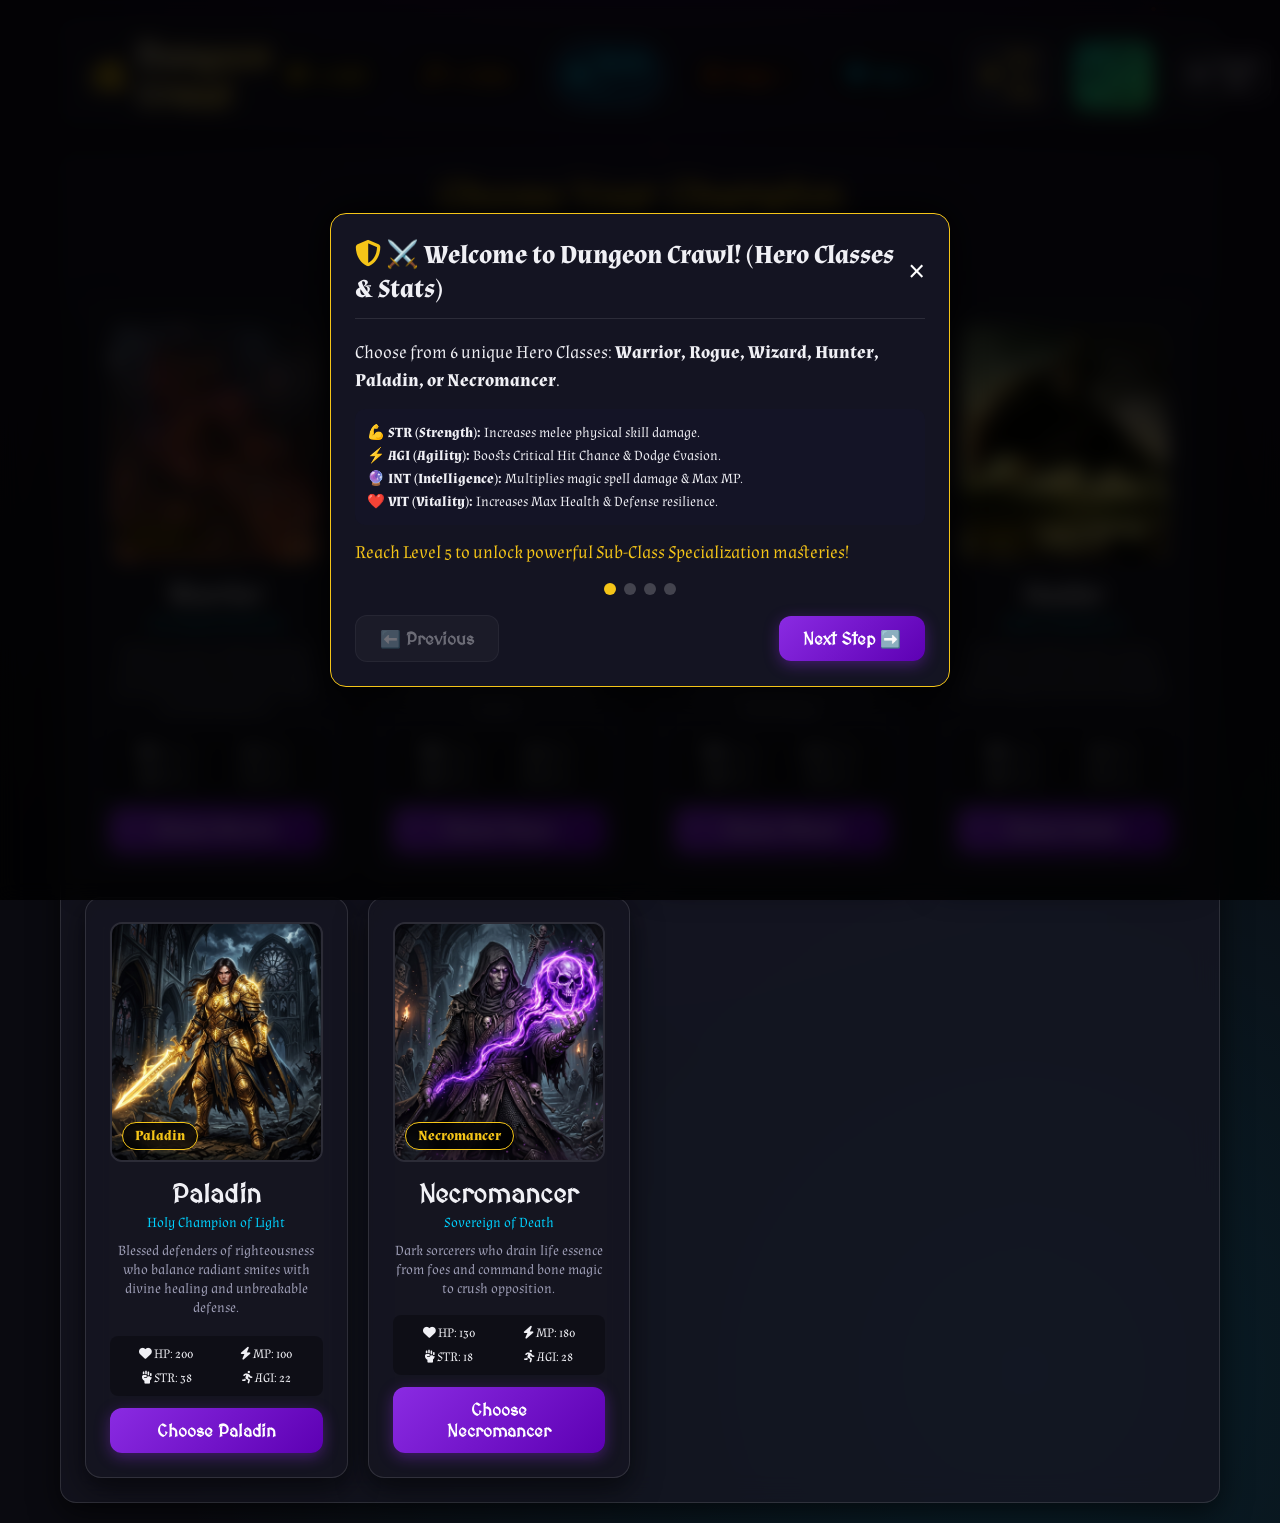
==== Game.html @ 6e48505a "Implement Dual World Save Slots (World 1 & World 2) with independent hero progression, cookies, and " ====
<!DOCTYPE html>
<html lang="en" dir="ltr">

<head>
  <meta charset="utf-8">
  <meta name="viewport" content="width=device-width, initial-scale=1.0">
  <title>Dungeon Crawl - Dark Fantasy RPG</title>
  
  <!-- FontAwesome Icons & Google Fonts -->
  <link rel="stylesheet" href="https://cdnjs.cloudflare.com/ajax/libs/font-awesome/6.4.0/css/all.min.css">
  <link rel="stylesheet" href="Game design.css">
</head>

<body>
  <!-- Ambient Particle Canvas Overlay -->
  <canvas id="fx-canvas"></canvas>

  <div class="game-container">
    <!-- Top Navigation Header -->
    <header class="game-header glass-panel">
      <div class="brand">
        <i class="fas fa-dragon" style="font-size: 1.8rem; color: var(--gold);"></i>
        <h1>Dungeon Crawl</h1>
      </div>

      <div class="header-stats">
        <div class="stat-chip gold-badge">
          <i class="fas fa-coins"></i> <span id="hdr-gold">0</span> Gold
        </div>
        <div class="stat-chip coin-badge" onclick="GameManager.openUpgradeModal()" style="cursor:pointer;">
          <i class="fas fa-hammer"></i> <span id="hdr-coins">0</span> Coins
        </div>
        <div class="stat-chip world-badge" onclick="GameManager.openSaveLoadModal()" style="cursor:pointer; background:rgba(0,180,255,0.2); border:1px solid #00b4ff; color:#00e5ff; font-weight:700;">
          <i class="fas fa-globe"></i> <span id="hdr-world">World 1</span>
        </div>
        <div class="stat-chip stage-badge">
          <i class="fas fa-dungeon"></i> Stage <span id="hdr-stage">1</span>
        </div>
        <div class="stat-chip high-badge">
          <i class="fas fa-trophy"></i> Best: <span id="hdr-high">1</span>
        </div>
        <button class="btn btn-secondary" onclick="TutorialEngine.openTutorial(0)" style="padding: 6px 14px; font-size: 0.85rem; color:var(--gold);">
          <i class="fas fa-question-circle"></i> How to Play
        </button>
        <button class="btn btn-potion" onclick="GameManager.openSaveLoadModal()" style="padding: 6px 14px; font-size: 0.85rem;">
          <i class="fas fa-save"></i> Save / Load
        </button>
        <button class="btn btn-secondary" id="audio-btn" onclick="GameManager.toggleMuteAudio()" style="padding: 6px 14px; font-size: 0.85rem;">
          <i class="fas fa-volume-up"></i> Sound ON
        </button>
      </div>
    </header>

    <!-- Dynamic Main View (Character Selection / Battle Arena) -->
    <main id="main-view" class="glass-panel" style="min-height: 580px;">
      <div class="hero-select-header">
        <h2>Choose Your Champion</h2>
        <p>Embark on an epic fantasy dungeon crawl. Defeat deadly beasts, harvest legendary loot, and ascend to immortality!</p>
      </div>
      <div class="hero-grid">
        <!-- Warrior Card -->
        <div class="hero-card glass-panel" onclick="GameManager.setGameStart('Warrior')" onmouseenter="SoundEngine.playHover()">
          <div class="hero-img-wrapper">
            <img src="characters imgs/player/Warrior.jpg" alt="Warrior" class="hero-portrait">
            <div class="hero-badge">Warrior</div>
          </div>
          <h3>Warrior</h3>
          <p class="hero-title">The Vanguard Berserker</p>
          <p class="hero-desc">Warriors possess mighty strength and heavy armor, tearing through foes with devastating melee strikes and shield defenses.</p>
          <div class="hero-stats-mini">
            <span><i class="fas fa-heart"></i> HP: 220</span>
            <span><i class="fas fa-bolt"></i> MP: 40</span>
            <span><i class="fas fa-fist-raised"></i> STR: 45</span>
            <span><i class="fas fa-running"></i> AGI: 20</span>
          </div>
          <button class="btn btn-primary" style="margin-top:12px; width:100%;">Choose Warrior</button>
        </div>

        <!-- Rogue Card -->
        <div class="hero-card glass-panel" onclick="GameManager.setGameStart('Rogue')" onmouseenter="SoundEngine.playHover()">
          <div class="hero-img-wrapper">
            <img src="characters imgs/player/Rouge.jpg" alt="Rogue" class="hero-portrait">
            <div class="hero-badge">Rogue</div>
          </div>
          <h3>Rogue</h3>
          <p class="hero-title">Shadow Assassin</p>
          <p class="hero-desc">Masters of speed and lethal precision. Rogues strike swiftly with high critical hit rates and deadly poisons.</p>
          <div class="hero-stats-mini">
            <span><i class="fas fa-heart"></i> HP: 140</span>
            <span><i class="fas fa-bolt"></i> MP: 60</span>
            <span><i class="fas fa-fist-raised"></i> STR: 35</span>
            <span><i class="fas fa-running"></i> AGI: 55</span>
          </div>
          <button class="btn btn-primary" style="margin-top:12px; width:100%;">Choose Rogue</button>
        </div>

        <!-- Wizard Card -->
        <div class="hero-card glass-panel" onclick="GameManager.setGameStart('Wizard')" onmouseenter="SoundEngine.playHover()">
          <div class="hero-img-wrapper">
            <img src="characters imgs/player/Wizard.jpg" alt="Wizard" class="hero-portrait">
            <div class="hero-badge">Wizard</div>
          </div>
          <h3>Wizard</h3>
          <p class="hero-title">Master Arcane Weaver</p>
          <p class="hero-desc">Wizards command elemental destructive magic from afar, burning and freezing enemies with high burst damage.</p>
          <div class="hero-stats-mini">
            <span><i class="fas fa-heart"></i> HP: 120</span>
            <span><i class="fas fa-bolt"></i> MP: 220</span>
            <span><i class="fas fa-fist-raised"></i> STR: 15</span>
            <span><i class="fas fa-running"></i> AGI: 25</span>
          </div>
          <button class="btn btn-primary" style="margin-top:12px; width:100%;">Choose Wizard</button>
        </div>

        <!-- Hunter Card -->
        <div class="hero-card glass-panel" onclick="GameManager.setGameStart('Hunter')" onmouseenter="SoundEngine.playHover()">
          <div class="hero-img-wrapper">
            <img src="characters imgs/player/hunter.jpg" alt="Hunter" class="hero-portrait">
            <div class="hero-badge">Hunter</div>
          </div>
          <h3>Hunter</h3>
          <p class="hero-title">Master Sharpshooter</p>
          <p class="hero-desc">Versatile marksmen who excel in precision ranged combat, multiple arrow volleys, and survival instincts.</p>
          <div class="hero-stats-mini">
            <span><i class="fas fa-heart"></i> HP: 160</span>
            <span><i class="fas fa-bolt"></i> MP: 80</span>
            <span><i class="fas fa-fist-raised"></i> STR: 38</span>
            <span><i class="fas fa-running"></i> AGI: 45</span>
          </div>
          <button class="btn btn-primary" style="margin-top:12px; width:100%;">Choose Hunter</button>
        </div>

        <!-- Paladin Card -->
        <div class="hero-card glass-panel" onclick="GameManager.setGameStart('Paladin')" onmouseenter="SoundEngine.playHover()">
          <div class="hero-img-wrapper">
            <img src="characters imgs/player/Paladin.jpg" alt="Paladin" class="hero-portrait">
            <div class="hero-badge">Paladin</div>
          </div>
          <h3>Paladin</h3>
          <p class="hero-title">Holy Champion of Light</p>
          <p class="hero-desc">Blessed defenders of righteousness who balance radiant smites with divine healing and unbreakable defense.</p>
          <div class="hero-stats-mini">
            <span><i class="fas fa-heart"></i> HP: 200</span>
            <span><i class="fas fa-bolt"></i> MP: 100</span>
            <span><i class="fas fa-fist-raised"></i> STR: 38</span>
            <span><i class="fas fa-running"></i> AGI: 22</span>
          </div>
          <button class="btn btn-primary" style="margin-top:12px; width:100%;">Choose Paladin</button>
        </div>

        <!-- Necromancer Card -->
        <div class="hero-card glass-panel" onclick="GameManager.setGameStart('Necromancer')" onmouseenter="SoundEngine.playHover()">
          <div class="hero-img-wrapper">
            <img src="characters imgs/player/Necromancer.jpg" alt="Necromancer" class="hero-portrait">
            <div class="hero-badge">Necromancer</div>
          </div>
          <h3>Necromancer</h3>
          <p class="hero-title">Sovereign of Death</p>
          <p class="hero-desc">Dark sorcerers who drain life essence from foes and command bone magic to crush opposition.</p>
          <div class="hero-stats-mini">
            <span><i class="fas fa-heart"></i> HP: 130</span>
            <span><i class="fas fa-bolt"></i> MP: 180</span>
            <span><i class="fas fa-fist-raised"></i> STR: 18</span>
            <span><i class="fas fa-running"></i> AGI: 28</span>
          </div>
          <button class="btn btn-primary" style="margin-top:12px; width:100%;">Choose Necromancer</button>
        </div>
      </div>
    </main>
  </div>

  <!-- Dynamic Modals Container (Shop, Inventory, Stat Point Allocation, Victory/Defeat) -->
  <div id="modal-container"></div>

  <!-- JS Modules loaded at end of body -->
  <script src="Scripts/SoundEngine.js"></script>
  <script src="Scripts/ParticleEngine.js"></script>
  <script src="Scripts/DialogueEngine.js"></script>
  <script src="Scripts/TutorialEngine.js"></script>
  <script src="Scripts/CloudDatabase.js"></script>
  <script src="Scripts/player.js"></script>
  <script src="Scripts/enemy.js"></script>
  <script src="Scripts/GameManager.js"></script>
</body>

</html>
---- Game design.css ----
/* Gothic Dark Fantasy RPG Design System - MedievalSharp & Almendra Typography */
@import url('https://fonts.googleapis.com/css2?family=MedievalSharp&family=Almendra:ital,wght@0,400;0,700;1,400&family=Cinzel:wght@700;900&display=swap');

:root {
    --bg-dark: #0a0a10;
    --bg-card: rgba(22, 22, 34, 0.75);
    --gold: #f5c518;
    --gold-glow: rgba(245, 197, 24, 0.4);
    --primary: #8a2be2;
    --primary-hover: #9b42f5;
    --crimson: #ff2a5f;
    --crimson-glow: rgba(255, 42, 95, 0.5);
    --mana-blue: #00d2ff;
    --mana-glow: rgba(0, 210, 255, 0.4);
    --heal-green: #00ff9d;
    --text-main: #f0f0f5;
    --text-muted: #a0a0b8;
    --glass-border: rgba(255, 255, 255, 0.12);
    --radius: 16px;
    --shadow: 0 10px 30px rgba(0, 0, 0, 0.6);
}

* {
    box-sizing: border-box;
    margin: 0;
    padding: 0;
    user-select: none;
}

body {
    background-color: var(--bg-dark);
    background-image: 
        radial-gradient(circle at 50% 10%, rgba(138, 43, 226, 0.18) 0%, transparent 60%),
        radial-gradient(circle at 80% 90%, rgba(0, 210, 255, 0.1) 0%, transparent 50%);
    color: var(--text-main);
    font-family: 'Almendra', serif;
    font-size: 1.1rem;
    min-height: 100vh;
    overflow-x: hidden;
}

#fx-canvas {
    position: fixed;
    top: 0; left: 0;
    width: 100vw; height: 100vh;
    pointer-events: none;
    z-index: 0;
}

.game-container {
    position: relative;
    z-index: 1;
    max-width: 1200px;
    margin: 0 auto;
    padding: 20px;
    display: flex;
    flex-direction: column;
    gap: 20px;
}

.glass-panel {
    background: var(--bg-card);
    backdrop-filter: blur(14px);
    -webkit-backdrop-filter: blur(14px);
    border: 1px solid var(--glass-border);
    border-radius: var(--radius);
    box-shadow: var(--shadow);
    padding: 24px;
}

.game-header {
    display: flex;
    justify-content: space-between;
    align-items: center;
    padding: 16px 28px;
}

.brand {
    display: flex;
    align-items: center;
    gap: 12px;
}

.brand h1 {
    font-family: 'MedievalSharp', cursive;
    font-size: 2rem;
    font-weight: 700;
    letter-spacing: 1px;
    background: linear-gradient(135deg, #fff 0%, var(--gold) 100%);
    -webkit-background-clip: text;
    -webkit-text-fill-color: transparent;
    text-shadow: 0 0 20px var(--gold-glow);
}

.header-stats {
    display: flex;
    gap: 24px;
    align-items: center;
    font-weight: 600;
}

.stat-chip {
    display: flex;
    align-items: center;
    gap: 8px;
    background: rgba(0, 0, 0, 0.4);
    padding: 8px 16px;
    border-radius: 30px;
    border: 1px solid rgba(255, 255, 255, 0.08);
}

.gold-badge { color: var(--gold); }
.stage-badge { color: #ff6600; }
.high-badge { color: var(--mana-blue); }

.btn {
    font-family: 'MedievalSharp', cursive;
    font-size: 1.05rem;
    font-weight: 700;
    padding: 12px 24px;
    border-radius: 12px;
    border: none;
    cursor: pointer;
    transition: all 0.25s cubic-bezier(0.175, 0.885, 0.32, 1.275);
    display: inline-flex;
    align-items: center;
    justify-content: center;
    gap: 8px;
}

.btn-primary {
    background: linear-gradient(135deg, var(--primary) 0%, #5d00b3 100%);
    color: #fff;
    box-shadow: 0 4px 15px rgba(138, 43, 226, 0.4);
}

.btn-primary:hover {
    transform: translateY(-2px);
    box-shadow: 0 6px 20px rgba(138, 43, 226, 0.7);
    background: linear-gradient(135deg, var(--primary-hover) 0%, #6e00d4 100%);
}

.btn-secondary {
    background: rgba(255, 255, 255, 0.08);
    color: var(--text-main);
    border: 1px solid var(--glass-border);
}

.btn-secondary:hover {
    background: rgba(255, 255, 255, 0.15);
    transform: translateY(-2px);
}

.btn-potion {
    background: linear-gradient(135deg, #11998e 0%, #38ef7d 100%);
    color: #0b2218;
    box-shadow: 0 4px 15px rgba(56, 239, 125, 0.3);
}

.btn-potion:hover {
    transform: translateY(-2px);
    box-shadow: 0 6px 20px rgba(56, 239, 125, 0.6);
}

/* Character Idle Floating Animations */
.unit-portrait-box {
    position: relative;
    width: 220px;
    height: 220px;
    border-radius: 50%;
    overflow: hidden;
    border: 4px solid var(--glass-border);
    box-shadow: 0 0 25px rgba(0, 0, 0, 0.8);
    margin-bottom: 16px;
    animation: idleFloat 4s ease-in-out infinite alternate;
}

@keyframes idleFloat {
    0% { transform: translateY(0); }
    100% { transform: translateY(-8px); }
}

/* Attack Lunge Animations */
.anim-lunge-right {
    animation: lungeRight 0.45s ease-out;
}

.anim-lunge-left {
    animation: lungeLeft 0.45s ease-out;
}

@keyframes lungeRight {
    0% { transform: translateX(0) scale(1); }
    40% { transform: translateX(60px) scale(1.15); }
    100% { transform: translateX(0) scale(1); }
}

@keyframes lungeLeft {
    0% { transform: translateX(0) scale(1); }
    40% { transform: translateX(-60px) scale(1.15); }
    100% { transform: translateX(0) scale(1); }
}

/* Damage Recoil & Flash Animations */
.anim-recoil {
    animation: recoilHit 0.4s ease-in-out;
}

@keyframes recoilHit {
    0% { transform: scale(1); filter: none; }
    25% { transform: scale(0.9) rotate(-4deg); filter: brightness(2) drop-shadow(0 0 20px red); }
    50% { transform: scale(0.95) rotate(4deg); filter: brightness(1.5); }
    100% { transform: scale(1); filter: none; }
}

/* RPG Dialogue Box Styling */
.dialogue-box {
    display: flex;
    gap: 20px;
    max-width: 650px;
    width: 100%;
    border: 2px solid var(--gold);
    box-shadow: 0 0 35px var(--gold-glow);
    background: rgba(16, 16, 28, 0.95);
    padding: 20px;
    align-items: center;
}

@media (max-width: 600px) {
    .dialogue-box { flex-direction: column; text-align: center; }
}

.dialogue-portrait-wrapper {
    position: relative;
    flex-shrink: 0;
}

.dialogue-portrait {
    width: 100px;
    height: 100px;
    border-radius: 50%;
    object-fit: cover;
    border: 3px solid var(--gold);
    box-shadow: 0 0 15px var(--gold-glow);
}

.dialogue-name-tag {
    position: absolute;
    bottom: -10px;
    left: 50%;
    transform: translateX(-50%);
    background: #000;
    color: var(--gold);
    border: 1px solid var(--gold);
    padding: 2px 10px;
    border-radius: 12px;
    font-size: 0.75rem;
    font-weight: 800;
    white-space: nowrap;
}

.dialogue-content {
    display: flex;
    flex-direction: column;
    justify-content: space-between;
    flex-grow: 1;
    min-height: 100px;
}

.dialogue-text {
    font-family: 'Outfit', sans-serif;
    font-size: 1.05rem;
    line-height: 1.5;
    color: #fff;
    margin-bottom: 16px;
}

.dialogue-footer {
    text-align: right;
}

/* Hero Select View */
.hero-select-header {
    text-align: center;
    margin-bottom: 24px;
}

.hero-select-header h2 {
    font-family: 'MedievalSharp', cursive;
    font-size: 2.4rem;
    color: var(--gold);
    margin-bottom: 8px;
}

.hero-select-header p {
    color: var(--text-muted);
    max-width: 600px;
    margin: 0 auto;
}

.hero-grid {
    display: grid;
    grid-template-columns: repeat(auto-fit, minmax(260px, 1fr));
    gap: 20px;
}

.hero-card {
    display: flex;
    flex-direction: column;
    align-items: center;
    text-align: center;
    cursor: pointer;
    transition: all 0.3s ease;
    position: relative;
    overflow: hidden;
}

.hero-card:hover {
    transform: translateY(-8px);
    border-color: var(--gold);
    box-shadow: 0 12px 35px var(--gold-glow);
}

.hero-img-wrapper {
    position: relative;
    width: 100%;
    height: 240px;
    border-radius: 12px;
    overflow: hidden;
    margin-bottom: 16px;
    border: 2px solid rgba(255, 255, 255, 0.1);
}

.hero-portrait {
    width: 100%; height: 100%;
    object-fit: cover;
    transition: transform 0.4s ease;
}

.hero-card:hover .hero-portrait { transform: scale(1.08); }

.hero-badge {
    position: absolute;
    bottom: 10px; left: 10px;
    background: rgba(0, 0, 0, 0.75);
    backdrop-filter: blur(6px);
    padding: 4px 12px;
    border-radius: 20px;
    font-size: 0.85rem;
    font-weight: 700;
    color: var(--gold);
    border: 1px solid var(--gold);
}

.hero-card h3 {
    font-family: 'MedievalSharp', cursive;
    font-size: 1.6rem;
    margin-bottom: 4px;
}

.hero-title {
    color: var(--mana-blue);
    font-size: 0.9rem;
    margin-bottom: 10px;
}

.hero-desc {
    font-size: 0.85rem;
    color: var(--text-muted);
    line-height: 1.4;
    margin-bottom: 16px;
    flex-grow: 1;
}

.hero-stats-mini {
    display: grid;
    grid-template-columns: 1fr 1fr;
    gap: 8px;
    width: 100%;
    font-size: 0.8rem;
    background: rgba(0, 0, 0, 0.3);
    padding: 10px;
    border-radius: 8px;
}

/* Roguelike Node Map */
.map-nodes-container {
    display: flex;
    align-items: center;
    justify-content: center;
    gap: 16px;
    margin: 40px 0;
    flex-wrap: wrap;
}

.map-node {
    width: 150px;
    height: 150px;
    border-radius: 20px;
    background: rgba(30, 30, 50, 0.8);
    border: 2px solid var(--glass-border);
    display: flex;
    flex-direction: column;
    align-items: center;
    justify-content: center;
    padding: 12px;
    transition: all 0.3s ease;
}

.node-icon { font-size: 2.2rem; margin-bottom: 8px; }
.node-title { font-size: 0.85rem; font-weight: 700; margin-bottom: 4px; }
.node-status { font-size: 0.75rem; font-weight: 800; }

.node-completed { border-color: var(--heal-green); color: var(--heal-green); opacity: 0.6; }
.node-current {
    border-color: var(--gold);
    background: linear-gradient(135deg, rgba(245, 197, 24, 0.2) 0%, rgba(138, 43, 226, 0.3) 100%);
    box-shadow: 0 0 30px var(--gold-glow);
    cursor: pointer;
    transform: scale(1.1);
}
.node-locked { opacity: 0.4; cursor: not-allowed; }
.node-connector { width: 30px; height: 4px; background: rgba(255, 255, 255, 0.15); border-radius: 2px; }

/* Battle Arena Layout */
.battle-stage {
    display: grid;
    grid-template-columns: 1fr auto 1fr;
    gap: 20px;
    align-items: center;
}

@media (max-width: 850px) {
    .battle-stage { grid-template-columns: 1fr; }
}

.combat-unit {
    display: flex;
    flex-direction: column;
    align-items: center;
    position: relative;
}

.unit-img {
    width: 100%; height: 100%;
    object-fit: cover;
    transition: transform 0.2s ease;
}

.shield-overlay {
    position: absolute;
    top: 10px; right: 10px;
    background: #1e90ff;
    color: #fff;
    font-weight: 800;
    padding: 4px 10px;
    border-radius: 12px;
    font-size: 0.85rem;
    box-shadow: 0 0 10px #1e90ff;
}

.boss-crown {
    position: absolute;
    top: 10px; left: 10px;
    background: var(--crimson);
    color: #fff;
    font-weight: 900;
    padding: 4px 10px;
    border-radius: 12px;
    font-size: 0.8rem;
    box-shadow: 0 0 12px var(--crimson);
}

.unit-info { width: 100%; text-align: center; }
.unit-info h3 { font-family: 'MedievalSharp', cursive; font-size: 1.5rem; }
.unit-sub { font-size: 0.85rem; color: var(--text-muted); margin-bottom: 12px; }

.stat-bar-group { margin-bottom: 8px; }

.bar-label {
    display: flex;
    justify-content: space-between;
    font-size: 0.8rem;
    font-weight: 700;
    margin-bottom: 4px;
}

.bar-bg {
    width: 100%; height: 14px;
    background: rgba(0, 0, 0, 0.6);
    border-radius: 10px;
    overflow: hidden;
    border: 1px solid rgba(255, 255, 255, 0.1);
}

.bar-fill {
    height: 100%;
    border-radius: 10px;
    transition: width 0.35s ease-out;
}

.bar-hp {
    background: linear-gradient(90deg, #ff2a5f 0%, #ff6b4a 100%);
    box-shadow: 0 0 12px var(--crimson-glow);
}

.bar-mp {
    background: linear-gradient(90deg, #00d2ff 0%, #3a7bd5 100%);
    box-shadow: 0 0 12px var(--mana-glow);
}

.vs-divider {
    display: flex;
    flex-direction: column;
    align-items: center;
    gap: 8px;
}

.stage-tag {
    background: rgba(255, 102, 0, 0.2);
    border: 1px solid #ff6600;
    color: #ff6600;
    padding: 4px 12px;
    border-radius: 20px;
    font-size: 0.85rem;
    font-weight: 700;
}

.vs-circle {
    width: 60px; height: 60px;
    border-radius: 50%;
    background: linear-gradient(135deg, #1f1f2e 0%, #0a0a12 100%);
    border: 2px solid var(--gold);
    display: flex;
    align-items: center;
    justify-content: center;
    font-family: 'MedievalSharp', cursive;
    font-weight: 900;
    font-size: 1.3rem;
    color: var(--gold);
    box-shadow: 0 0 20px var(--gold-glow);
}

.action-panel {
    display: flex;
    flex-direction: column;
    gap: 16px;
}

.action-skills {
    display: grid;
    grid-template-columns: repeat(auto-fit, minmax(200px, 1fr));
    gap: 12px;
}

.btn-skill {
    display: flex;
    flex-direction: column;
    align-items: flex-start;
    padding: 14px 16px;
    background: rgba(35, 35, 55, 0.8);
    border: 1px solid rgba(255, 255, 255, 0.12);
    border-radius: 12px;
    position: relative;
    overflow: hidden;
    text-align: left;
}

.btn-skill:hover:not(.disabled) {
    background: rgba(138, 43, 226, 0.3);
    border-color: var(--primary);
    transform: translateY(-2px);
    box-shadow: 0 6px 20px rgba(138, 43, 226, 0.3);
}

.skill-top { display: flex; justify-content: space-between; width: 100%; margin-bottom: 4px; }
.skill-name { font-weight: 700; color: var(--gold); }
.skill-cost { font-size: 0.8rem; color: var(--mana-blue); }
.skill-desc { font-size: 0.75rem; color: var(--text-muted); line-height: 1.3; }
.btn-skill.disabled { opacity: 0.45; cursor: not-allowed; }

.cd-overlay {
    position: absolute;
    top: 0; left: 0; right: 0; bottom: 0;
    background: rgba(0, 0, 0, 0.75);
    display: flex;
    align-items: center;
    justify-content: center;
    color: var(--crimson);
    font-weight: 800;
    font-size: 0.9rem;
}

.action-items {
    display: flex;
    flex-wrap: wrap;
    gap: 12px;
    justify-content: center;
}

.combat-log-container {
    max-height: 180px;
    display: flex;
    flex-direction: column;
    padding: 16px;
}

.log-header {
    font-weight: 700; font-size: 0.9rem;
    color: var(--text-muted);
    margin-bottom: 8px;
    text-transform: uppercase;
    letter-spacing: 1px;
}

.log-body {
    overflow-y: auto;
    display: flex;
    flex-direction: column;
    gap: 6px;
    font-size: 0.85rem;
    padding-right: 6px;
}

.log-entry {
    padding: 6px 10px;
    border-radius: 6px;
    background: rgba(0, 0, 0, 0.3);
    line-height: 1.4;
}

.log-time { color: #666; font-size: 0.75rem; margin-right: 6px; }
.log-player { border-left: 3px solid var(--mana-blue); }
.log-enemy { border-left: 3px solid var(--crimson); }
.log-info { border-left: 3px solid var(--gold); }
.log-warning { border-left: 3px solid #ff9900; }

.floating-text {
    position: fixed;
    font-family: 'MedievalSharp', cursive;
    font-weight: 900;
    font-size: 1.8rem;
    pointer-events: none;
    z-index: 999;
    animation: floatUp 1s ease-out forwards;
    text-shadow: 0 0 10px rgba(0, 0, 0, 0.9);
}

.text-dmg { color: #ff3366; }
.text-crit { color: #ffea00; font-size: 2.2rem; text-shadow: 0 0 15px #ffea00; }
.text-heal { color: #00ffaa; }
.text-mp { color: var(--mana-blue); }
.text-dodge { color: #aaa; font-size: 1.2rem; }

@keyframes floatUp {
    0% { opacity: 1; transform: translateY(0) scale(1); }
    50% { opacity: 1; transform: translateY(-30px) scale(1.2); }
    100% { opacity: 0; transform: translateY(-60px) scale(0.9); }
}

.modal-overlay {
    position: fixed;
    top: 0; left: 0; right: 0; bottom: 0;
    background: rgba(0, 0, 0, 0.8);
    backdrop-filter: blur(10px);
    z-index: 1000;
    display: flex;
    align-items: center;
    justify-content: center;
    padding: 20px;
}

.modal-card {
    width: 100%;
    max-width: 550px;
    background: #141422;
    border: 1px solid var(--gold);
    box-shadow: 0 0 40px rgba(0, 0, 0, 0.9);
}

.modal-header {
    display: flex;
    justify-content: space-between;
    align-items: center;
    margin-bottom: 20px;
    border-bottom: 1px solid rgba(255, 255, 255, 0.1);
    padding-bottom: 12px;
}

.close-btn {
    background: none; border: none;
    color: #fff; font-size: 1.8rem;
    cursor: pointer;
}

.shake-active { animation: screenShake 0.35s ease-in-out; }

@keyframes screenShake {
    0%, 100% { transform: translate(0, 0); }
    20% { transform: translate(-8px, 6px); }
    40% { transform: translate(8px, -6px); }
    60% { transform: translate(-5px, 4px); }
    80% { transform: translate(5px, -3px); }
}

/* Save / Load System Styling */
.save-slots-list {
    display: flex;
    flex-direction: column;
    gap: 14px;
    margin: 16px 0;
}

.save-slot-card {
    display: flex;
    justify-content: space-between;
    align-items: center;
    padding: 16px 20px;
    background: rgba(25, 25, 40, 0.8);
    border: 1px solid var(--glass-border);
    border-radius: 12px;
}

.slot-title {
    font-weight: 800;
    color: var(--gold);
    font-size: 1.05rem;
}

.slot-info {
    font-size: 0.85rem;
    line-height: 1.4;
}

.slot-time {
    color: var(--text-muted);
    font-size: 0.75rem;
}

.slot-actions {
    display: flex;
    gap: 8px;
}

.difficulty-picker {
    display: flex;
    align-items: center;
    justify-content: center;
    gap: 10px;
}

.btn-active-diff {
    border-color: var(--gold) !important;
    box-shadow: 0 0 15px var(--gold-glow);
    background: rgba(245, 197, 24, 0.2) !important;
}

/* Global Online Leaderboard Styling */
.leaderboard-list {
    display: flex;
    flex-direction: column;
    gap: 10px;
    margin-top: 12px;
}

.leaderboard-row {
    display: flex;
    justify-content: space-between;
    align-items: center;
    padding: 12px 16px;
    background: rgba(20, 20, 35, 0.8);
    border: 1px solid var(--glass-border);
    border-radius: 10px;
    font-size: 0.9rem;
}

.rank-num { font-weight: 900; width: 35px; color: var(--gold); }
.rank-user { flex-grow: 1; text-align: left; }
.rank-score { font-weight: 700; color: var(--mana-blue); }

.rank-gold { border-color: #ffd700; background: rgba(255, 215, 0, 0.15); }
.rank-silver { border-color: #c0c0c0; background: rgba(192, 192, 192, 0.15); }
.rank-bronze { border-color: #cd7f32; background: rgba(205, 127, 50, 0.15); }

/* In-Combat Comic Speech Bubble Styling */
.speech-bubble {
    position: absolute;
    top: -65px;
    left: 50%;
    transform: translateX(-50%) scale(0.8);
    background: rgba(14, 14, 26, 0.95);
    border: 2px solid var(--gold);
    box-shadow: 0 0 20px var(--gold-glow);
    padding: 8px 16px;
    border-radius: 14px;
    color: #fff;
    font-family: 'MedievalSharp', cursive;
    font-size: 0.95rem;
    font-weight: 700;
    white-space: nowrap;
    z-index: 100;
    pointer-events: none;
    animation: bubblePopIn 0.3s cubic-bezier(0.175, 0.885, 0.32, 1.275) forwards;
}

.speech-bubble::after {
    content: '';
    position: absolute;
    bottom: -10px;
    left: 50%;
    transform: translateX(-50%);
    border-width: 10px 10px 0;
    border-style: solid;
    border-color: var(--gold) transparent;
    display: block;
    width: 0;
}

.speech-bubble-player {
    border-color: var(--mana-blue);
    box-shadow: 0 0 20px var(--mana-glow);
}
.speech-bubble-player::after { border-color: var(--mana-blue) transparent; }

.speech-bubble-enemy {
    border-color: var(--crimson);
    box-shadow: 0 0 20px var(--crimson-glow);
}
.speech-bubble-enemy::after { border-color: var(--crimson) transparent; }

.bubble-fade-out {
    animation: bubbleFadeOut 0.4s ease-out forwards;
}

.coin-badge { color: #ff9900; }

.upgrade-grid {
    display: grid;
    grid-template-columns: repeat(auto-fit, minmax(180px, 1fr));
    gap: 14px;
    margin-top: 14px;
}

.upgrade-card {
    display: flex;
    flex-direction: column;
    justify-content: space-between;
    padding: 16px;
    background: rgba(25, 25, 45, 0.8);
    border: 1px solid var(--glass-border);
}

.upgrade-top {
    display: flex;
    justify-content: space-between;
    align-items: center;
    font-size: 0.9rem;
}

/* 100% Mobile & Touch Friendly Responsiveness */
.btn {
    touch-action: manipulation;
    -webkit-tap-highlight-color: transparent;
}

@media (max-width: 768px) {
    .game-container {
        padding: 10px;
        gap: 12px;
    }

    .game-header {
        flex-direction: column;
        align-items: center;
        gap: 12px;
        padding: 14px 16px;
        text-align: center;
    }

    .header-stats {
        flex-wrap: wrap;
        justify-content: center;
        gap: 8px;
    }

    .stat-chip {
        padding: 6px 12px;
        font-size: 0.8rem;
    }

    .battle-stage {
        grid-template-columns: 1fr;
        gap: 14px;
    }

    .unit-portrait-box {
        width: 140px;
        height: 140px;
        margin-bottom: 10px;
    }

    .speech-bubble {
        top: -50px;
        font-size: 0.8rem;
        padding: 6px 12px;
    }

    .map-nodes-container {
        gap: 10px;
    }

    .map-node {
        width: 110px;
        height: 110px;
        padding: 8px;
    }

    .node-icon {
        font-size: 1.6rem;
    }

    .node-connector {
        width: 15px;
    }

    .action-skills {
        grid-template-columns: 1fr;
    }

    .btn-skill {
        padding: 12px 14px;
    }

    .modal-card {
        padding: 16px;
        max-height: 90vh;
        overflow-y: auto;
        -webkit-overflow-scrolling: touch;
    }
}

@media (max-width: 480px) {
    .hero-grid {
        grid-template-columns: 1fr;
    }

    .brand h1 {
        font-size: 1.6rem;
    }
}
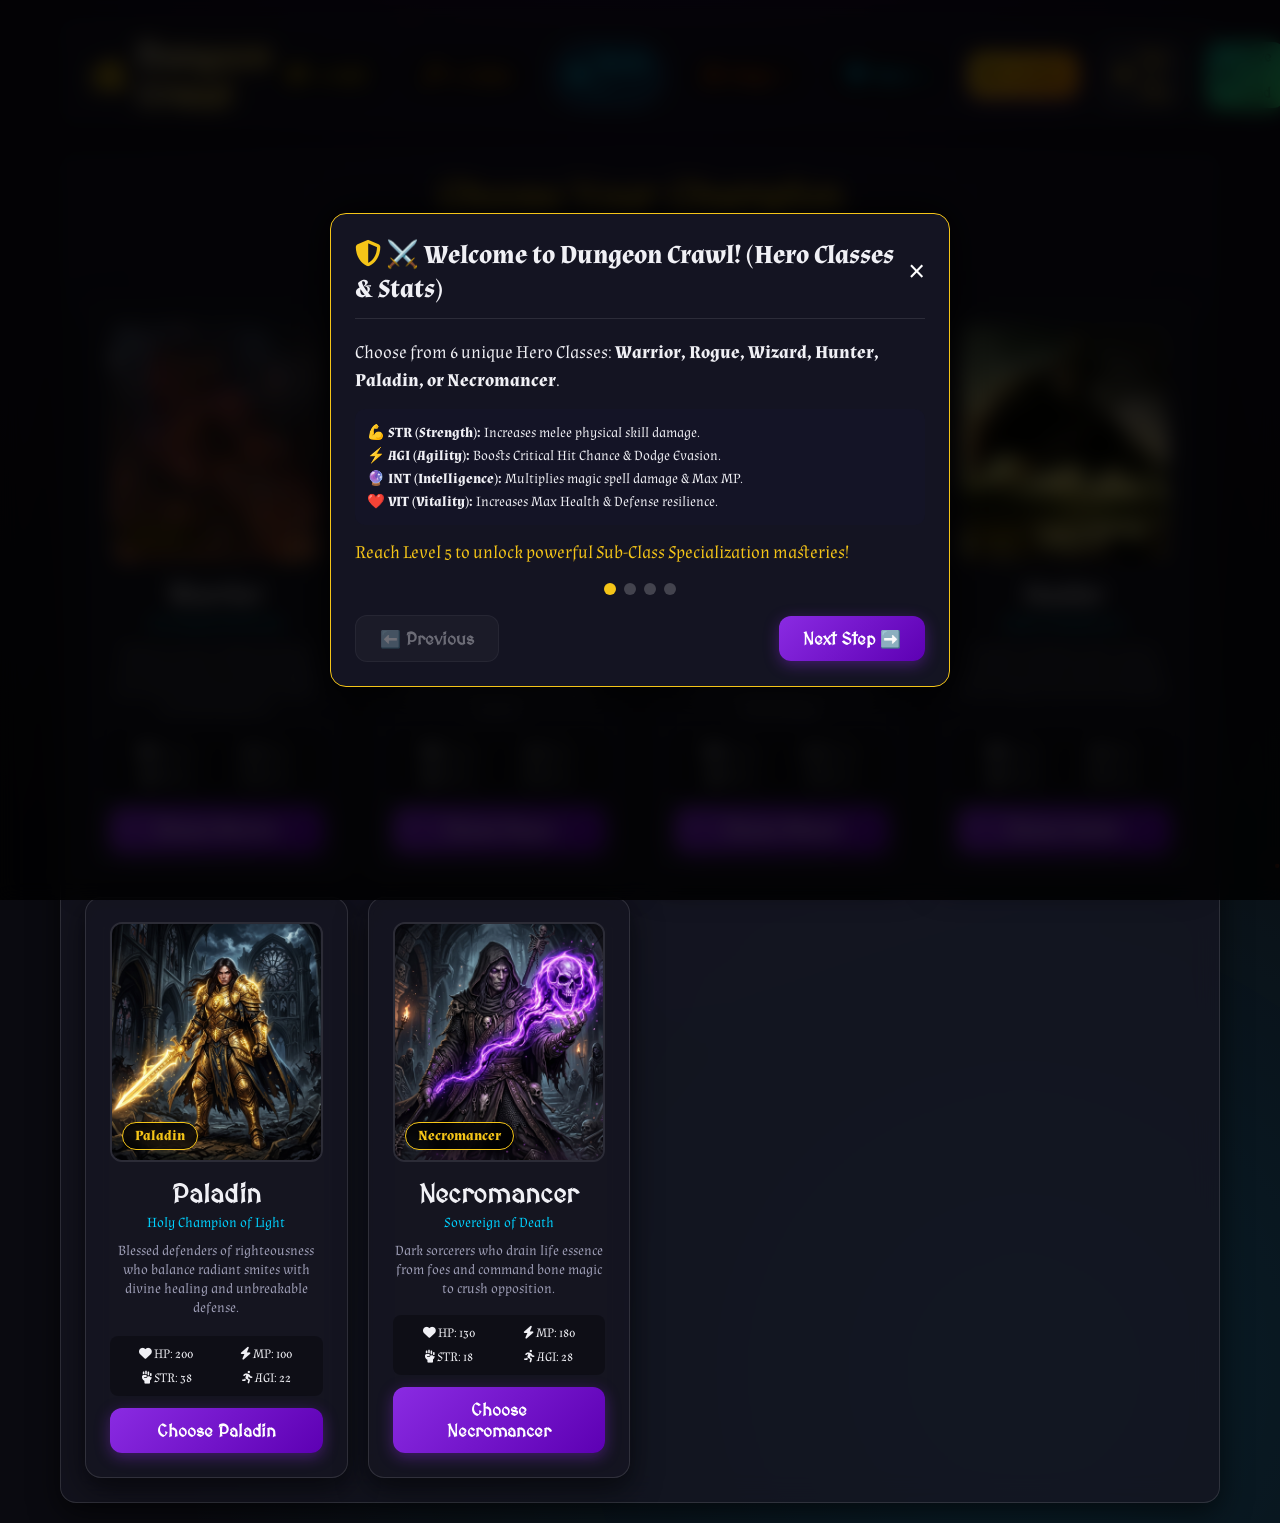
==== commit 9e236975: "UI Redesign: Clash Royale ability cards deck, non-scrolling battle layout, and unified RPG Inventory" ====
--- a/Game.html
+++ b/Game.html
@@ -39,6 +39,9 @@
         <div class="stat-chip high-badge">
           <i class="fas fa-trophy"></i> Best: <span id="hdr-high">1</span>
         </div>
+        <button class="btn btn-primary" onclick="GameManager.openInventoryModal()" style="padding: 6px 14px; font-size: 0.85rem; background: linear-gradient(135deg, #f5c518 0%, #ff8c00 100%); color: #000; font-weight: 800;">
+          <i class="fas fa-briefcase"></i> Inventory
+        </button>
         <button class="btn btn-secondary" onclick="TutorialEngine.openTutorial(0)" style="padding: 6px 14px; font-size: 0.85rem; color:var(--gold);">
           <i class="fas fa-question-circle"></i> How to Play
         </button>
--- a/Game design.css
+++ b/Game design.css
@@ -857,98 +857,392 @@
     font-size: 0.9rem;
 }
 
+/* Enhanced PC & Mobile UI Polish */
+.unit-portrait-box {
+    position: relative;
+    border-radius: 16px;
+    overflow: hidden;
+    border: 3px solid var(--gold);
+    box-shadow: 0 0 20px rgba(245, 197, 24, 0.25), inset 0 0 15px rgba(0,0,0,0.8);
+    transition: transform 0.3s ease, box-shadow 0.3s ease;
+}
+
+.unit-portrait-box:hover {
+    transform: scale(1.03);
+    box-shadow: 0 0 30px var(--gold-glow);
+}
+
+.unit-img {
+    width: 100%;
+    height: 100%;
+    object-fit: cover;
+    display: block;
+}
+
 /* 100% Mobile & Touch Friendly Responsiveness */
 .btn {
     touch-action: manipulation;
     -webkit-tap-highlight-color: transparent;
+    min-height: 44px;
+    display: inline-flex;
+    align-items: center;
+    justify-content: center;
 }
 
 @media (max-width: 768px) {
     .game-container {
-        padding: 10px;
-        gap: 12px;
+        padding: 8px;
+        gap: 10px;
+        width: 100%;
     }
 
     .game-header {
         flex-direction: column;
         align-items: center;
-        gap: 12px;
-        padding: 14px 16px;
+        gap: 10px;
+        padding: 12px 14px;
         text-align: center;
+        border-radius: 12px;
     }
 
     .header-stats {
         flex-wrap: wrap;
         justify-content: center;
-        gap: 8px;
+        gap: 6px;
+        width: 100%;
     }
 
     .stat-chip {
-        padding: 6px 12px;
-        font-size: 0.8rem;
+        padding: 6px 10px;
+        font-size: 0.78rem;
     }
 
     .battle-stage {
         grid-template-columns: 1fr;
-        gap: 14px;
+        gap: 12px;
     }
 
     .unit-portrait-box {
-        width: 140px;
-        height: 140px;
+        width: 160px;
+        height: 160px;
         margin-bottom: 10px;
     }
 
     .speech-bubble {
-        top: -50px;
+        top: -45px;
         font-size: 0.8rem;
         padding: 6px 12px;
+        max-width: 220px;
     }
 
     .map-nodes-container {
-        gap: 10px;
+        gap: 8px;
+        justify-content: center;
     }
 
     .map-node {
-        width: 110px;
-        height: 110px;
-        padding: 8px;
+        width: 100px;
+        height: 100px;
+        padding: 6px;
+        border-radius: 14px;
     }
 
     .node-icon {
-        font-size: 1.6rem;
+        font-size: 1.5rem;
+    }
+
+    .node-title {
+        font-size: 0.75rem;
     }
 
     .node-connector {
-        width: 15px;
+        width: 10px;
     }
 
     .action-skills {
         grid-template-columns: 1fr;
+        gap: 8px;
     }
 
     .btn-skill {
-        padding: 12px 14px;
+        padding: 12px;
+        min-height: 52px;
     }
 
     .modal-card {
         padding: 16px;
-        max-height: 90vh;
+        width: 95vw;
+        max-height: 92vh;
         overflow-y: auto;
         -webkit-overflow-scrolling: touch;
+        border-radius: 16px;
+    }
+}
+
+/* ==========================================================================
+   CLASH ROYALE ABILITY CARDS & NO-SCROLL FIT-TO-VIEWPORT BATTLE UI STYLES
+   ========================================================================== */
+
+/* Clash Royale Deck Grid */
+.clash-deck {
+    display: grid;
+    grid-template-columns: repeat(4, 1fr);
+    gap: 14px;
+    width: 100%;
+    margin-top: 4px;
+}
+
+@media (max-width: 850px) {
+    .clash-deck {
+        grid-template-columns: repeat(2, 1fr);
     }
 }
 
 @media (max-width: 480px) {
-    .hero-grid {
+    .clash-deck {
         grid-template-columns: 1fr;
     }
+}
+
+/* Clash Royale Ability Card Base */
+.clash-card {
+    position: relative;
+    background: linear-gradient(145deg, rgba(25, 20, 45, 0.95) 0%, rgba(12, 10, 25, 0.95) 100%);
+    border: 2px solid rgba(245, 197, 24, 0.3);
+    border-radius: 14px;
+    padding: 12px 10px 10px 10px;
+    display: flex;
+    flex-direction: column;
+    justify-content: space-between;
+    align-items: center;
+    text-align: center;
+    cursor: pointer;
+    box-shadow: 0 8px 24px rgba(0, 0, 0, 0.6), inset 0 1px 1px rgba(255, 255, 255, 0.2);
+    transition: all 0.25s cubic-bezier(0.175, 0.885, 0.32, 1.275);
+    overflow: hidden;
+    min-height: 140px;
+}
+
+.clash-card:hover:not(.disabled) {
+    transform: translateY(-8px) scale(1.03);
+    border-color: var(--gold);
+    box-shadow: 0 14px 30px rgba(245, 197, 24, 0.4), inset 0 0 15px rgba(245, 197, 24, 0.2);
+}
+
+.clash-card:active:not(.disabled) {
+    transform: translateY(-2px) scale(0.98);
+}
+
+/* Mana / Elixir Drop Badge (Top-Left of Clash Card) */
+.clash-elixir-badge {
+    position: absolute;
+    top: 6px;
+    left: 6px;
+    background: linear-gradient(135deg, #00c6ff 0%, #0072ff 100%);
+    color: #fff;
+    font-weight: 900;
+    font-size: 0.78rem;
+    padding: 3px 8px;
+    border-radius: 12px;
+    border: 1px solid rgba(255, 255, 255, 0.4);
+    box-shadow: 0 2px 8px rgba(0, 114, 255, 0.6);
+    display: flex;
+    align-items: center;
+    gap: 3px;
+    z-index: 2;
+}
+
+.clash-elixir-badge.zero-cost {
+    background: linear-gradient(135deg, #38ef7d 0%, #11998e 100%);
+    box-shadow: 0 2px 8px rgba(56, 239, 125, 0.5);
+}
+
+/* Card Icon Box */
+.clash-card-icon {
+    width: 46px;
+    height: 46px;
+    border-radius: 50%;
+    background: rgba(0, 0, 0, 0.5);
+    border: 2px solid var(--gold);
+    display: flex;
+    align-items: center;
+    justify-content: center;
+    font-size: 1.4rem;
+    color: var(--gold);
+    margin-top: 14px;
+    margin-bottom: 6px;
+    box-shadow: 0 0 15px rgba(245, 197, 24, 0.3);
+    transition: transform 0.2s ease;
+}
+
+.clash-card:hover .clash-card-icon {
+    transform: scale(1.15) rotate(5deg);
+}
+
+/* Card Titles and Description */
+.clash-card-title {
+    font-family: 'MedievalSharp', cursive;
+    font-weight: 700;
+    font-size: 1rem;
+    color: #fff;
+    line-height: 1.2;
+    margin-bottom: 4px;
+    text-shadow: 0 2px 4px rgba(0, 0, 0, 0.8);
+}
+
+.clash-card-desc {
+    font-size: 0.78rem;
+    color: var(--text-muted);
+    line-height: 1.25;
+    max-height: 38px;
+    overflow: hidden;
+}
+
+/* Cooldown & Disabled Overlays */
+.clash-cd-overlay {
+    position: absolute;
+    top: 0; left: 0; right: 0; bottom: 0;
+    background: rgba(10, 10, 18, 0.88);
+    backdrop-filter: blur(4px);
+    display: flex;
+    flex-direction: column;
+    align-items: center;
+    justify-content: center;
+    color: #ff3366;
+    font-weight: 900;
+    font-size: 1.1rem;
+    z-index: 4;
+    border-radius: 12px;
+}
+
+.clash-card.disabled {
+    opacity: 0.55;
+    filter: grayscale(0.5);
+    cursor: not-allowed;
+}
+
+/* Element Glow Variations */
+.clash-card.elem-fire { border-color: #ff5500; }
+.clash-card.elem-fire .clash-card-icon { border-color: #ff5500; color: #ff5500; }
+.clash-card.elem-dark { border-color: #aa00ff; }
+.clash-card.elem-dark .clash-card-icon { border-color: #aa00ff; color: #aa00ff; }
+.clash-card.elem-holy { border-color: #ffcc00; }
+.clash-card.elem-holy .clash-card-icon { border-color: #ffcc00; color: #ffcc00; }
+.clash-card.elem-buff { border-color: #00d2ff; }
+.clash-card.elem-buff .clash-card-icon { border-color: #00d2ff; color: #00d2ff; }
+
+/* ==========================================================================
+   RPG TABBED INVENTORY SYSTEM STYLES
+   ========================================================================== */
+
+.inventory-modal-box {
+    max-width: 780px;
+    width: 95vw;
+    max-height: 88vh;
+    display: flex;
+    flex-direction: column;
+}
+
+.inventory-tabs {
+    display: flex;
+    gap: 8px;
+    margin-bottom: 18px;
+    border-bottom: 2px solid var(--glass-border);
+    padding-bottom: 10px;
+    overflow-x: auto;
+}
+
+.inv-tab-btn {
+    background: rgba(255, 255, 255, 0.05);
+    border: 1px solid var(--glass-border);
+    color: var(--text-muted);
+    padding: 10px 18px;
+    border-radius: 10px;
+    font-family: 'MedievalSharp', cursive;
+    font-weight: 700;
+    font-size: 0.95rem;
+    cursor: pointer;
+    transition: all 0.2s ease;
+    display: flex;
+    align-items: center;
+    gap: 8px;
+    white-space: nowrap;
+}
+
+.inv-tab-btn:hover {
+    background: rgba(255, 255, 255, 0.12);
+    color: #fff;
+}
+
+.inv-tab-btn.active {
+    background: linear-gradient(135deg, var(--gold) 0%, #ff8c00 100%);
+    color: #000;
+    border-color: var(--gold);
+    box-shadow: 0 4px 15px rgba(245, 197, 24, 0.4);
+}
+
+.inv-tab-pane {
+    display: none;
+    animation: fadeInPane 0.25s ease-out forwards;
+}
+
+.inv-tab-pane.active {
+    display: block;
+}
+
+@keyframes fadeInPane {
+    from { opacity: 0; transform: translateY(6px); }
+    to { opacity: 1; transform: translateY(0); }
+}
+
+.stat-alloc-card {
+    display: flex;
+    justify-content: space-between;
+    align-items: center;
+    background: rgba(0, 0, 0, 0.35);
+    border: 1px solid var(--glass-border);
+    padding: 12px 16px;
+    border-radius: 12px;
+    margin-bottom: 10px;
+}
+
+.stat-alloc-btn {
+    width: 34px;
+    height: 34px;
+    border-radius: 8px;
+    border: none;
+    background: linear-gradient(135deg, var(--primary) 0%, #5d00b3 100%);
+    color: #fff;
+    font-weight: 900;
+    font-size: 1.1rem;
+    cursor: pointer;
+    transition: transform 0.15s ease;
+}
+
+.stat-alloc-btn:hover:not(:disabled) {
+    transform: scale(1.1);
+}
+
+.stat-alloc-btn:disabled {
+    opacity: 0.4;
+    cursor: not-allowed;
+}
+
+@media (max-width: 480px) {
+    .hero-class-grid {
+        grid-template-columns: 1fr;
+    }
 
     .brand h1 {
-        font-size: 1.6rem;
-    }
-}
-
-
-
-
+        font-size: 1.5rem;
+    }
+
+    .unit-portrait-box {
+        width: 130px;
+        height: 130px;
+    }
+}
+
+
+
+
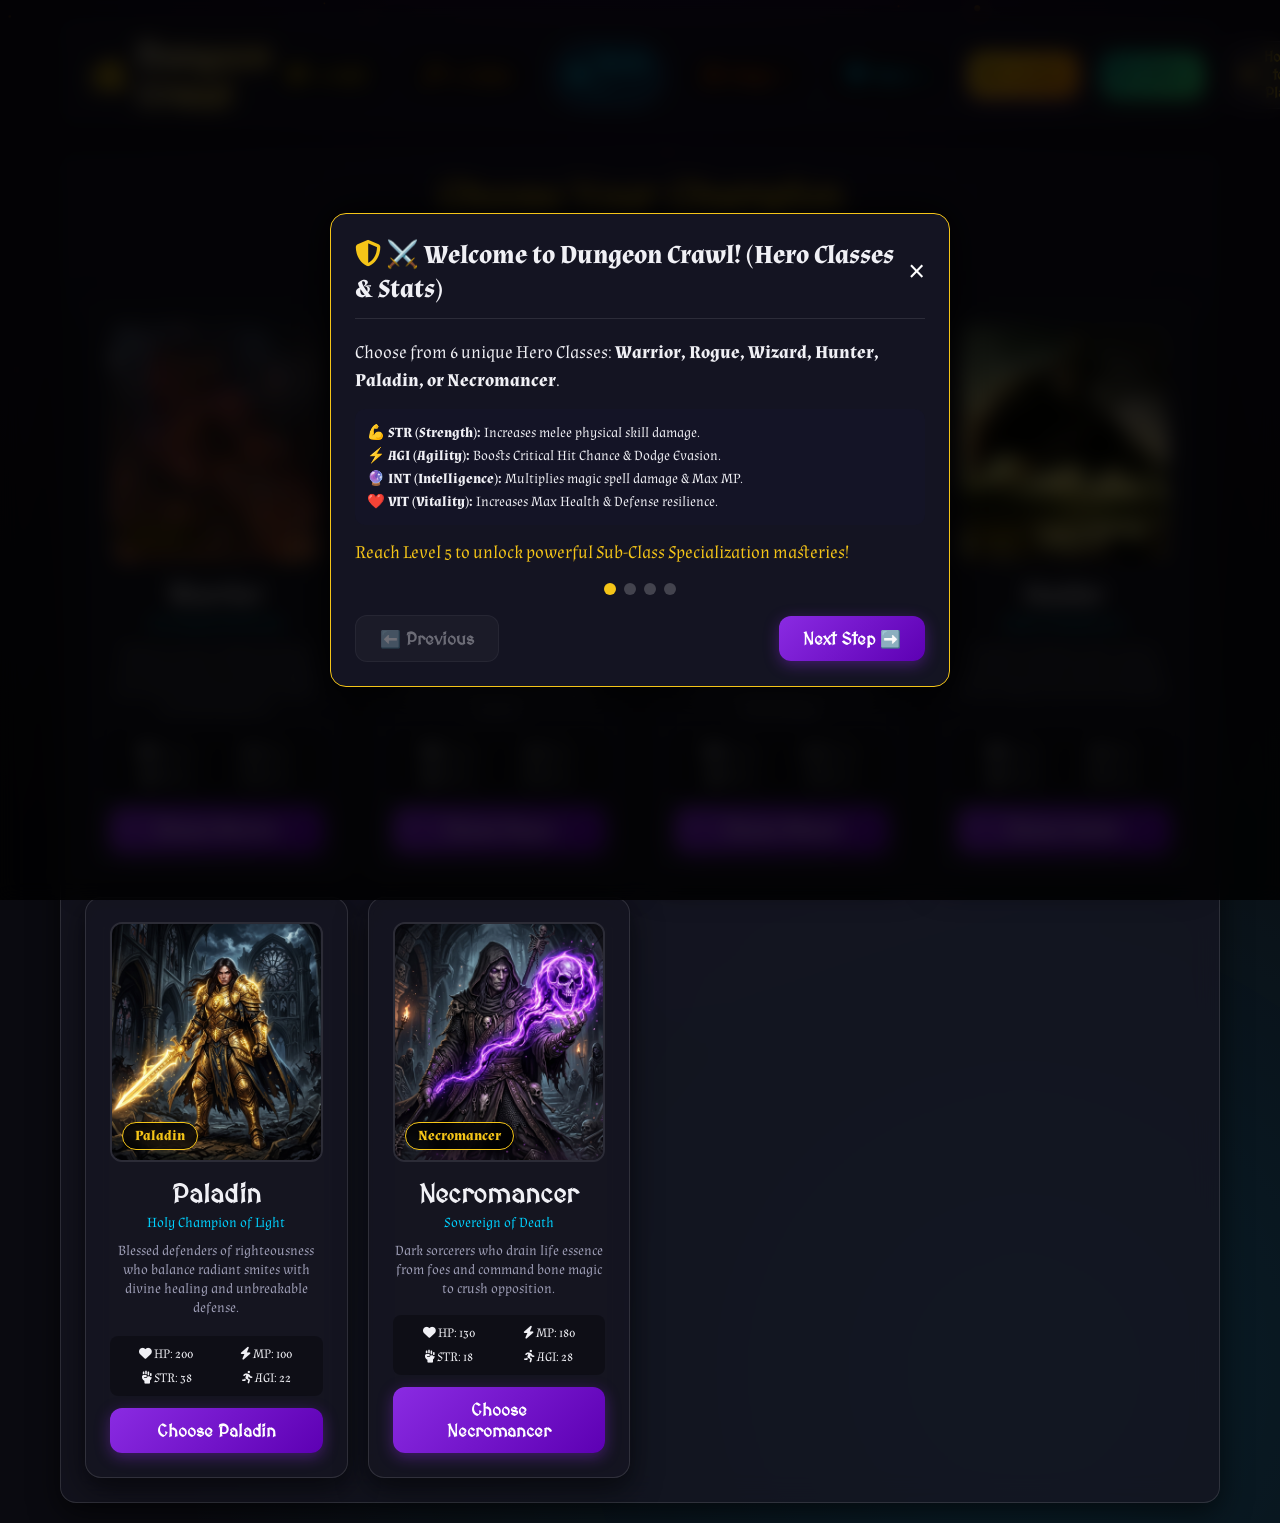
==== commit 734a60bd: "Fix hero select broken image paths, replace native dialogs with custom glass overlays, and consolida" ====
--- a/Game.html
+++ b/Game.html
@@ -42,14 +42,11 @@
         <button class="btn btn-primary" onclick="GameManager.openInventoryModal()" style="padding: 6px 14px; font-size: 0.85rem; background: linear-gradient(135deg, #f5c518 0%, #ff8c00 100%); color: #000; font-weight: 800;">
           <i class="fas fa-briefcase"></i> Inventory
         </button>
+        <button class="btn btn-potion" onclick="GameManager.openSettingsModal()" style="padding: 6px 14px; font-size: 0.85rem;">
+          <i class="fas fa-cog"></i> Settings
+        </button>
         <button class="btn btn-secondary" onclick="TutorialEngine.openTutorial(0)" style="padding: 6px 14px; font-size: 0.85rem; color:var(--gold);">
           <i class="fas fa-question-circle"></i> How to Play
-        </button>
-        <button class="btn btn-potion" onclick="GameManager.openSaveLoadModal()" style="padding: 6px 14px; font-size: 0.85rem;">
-          <i class="fas fa-save"></i> Save / Load
-        </button>
-        <button class="btn btn-secondary" id="audio-btn" onclick="GameManager.toggleMuteAudio()" style="padding: 6px 14px; font-size: 0.85rem;">
-          <i class="fas fa-volume-up"></i> Sound ON
         </button>
       </div>
     </header>
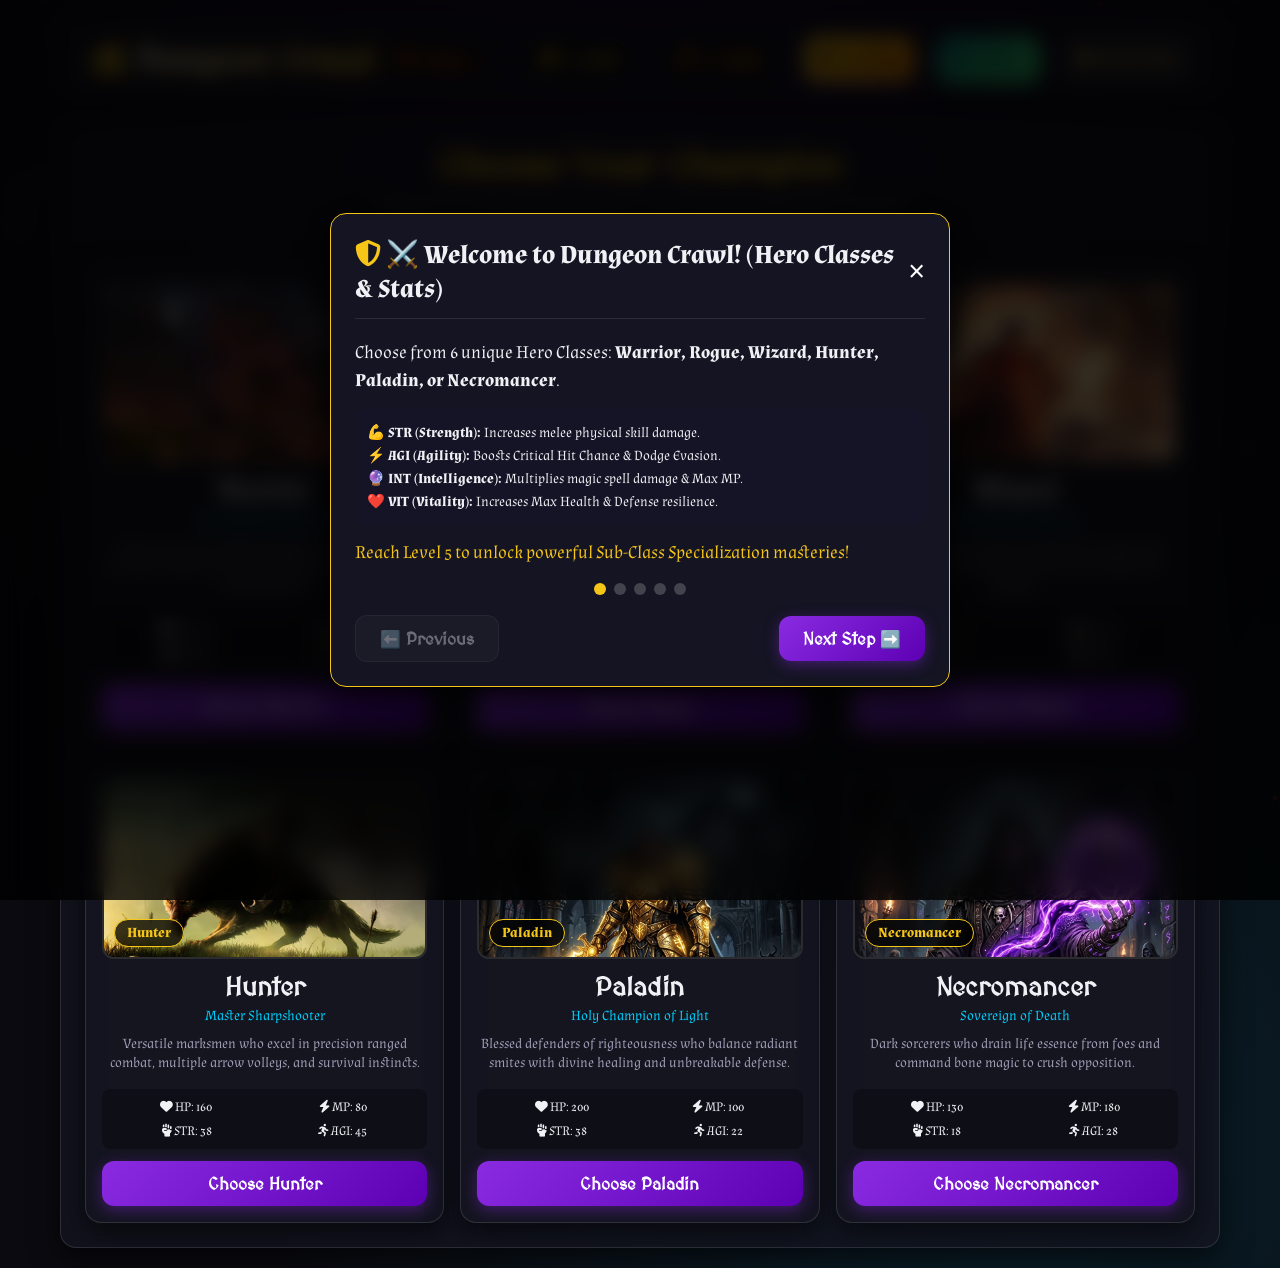
==== commit 7292becf: "Fix hero select 3x2 grid, add soft ambient dark soundtrack, clean top header bar to single row, remo" ====
--- a/Game.html
+++ b/Game.html
@@ -24,20 +24,14 @@
       </div>
 
       <div class="header-stats">
+        <div class="stat-chip stage-badge">
+          <i class="fas fa-dungeon"></i> Stage <span id="hdr-stage">1</span>
+        </div>
         <div class="stat-chip gold-badge">
           <i class="fas fa-coins"></i> <span id="hdr-gold">0</span> Gold
         </div>
-        <div class="stat-chip coin-badge" onclick="GameManager.openUpgradeModal()" style="cursor:pointer;">
+        <div class="stat-chip coin-badge" onclick="GameManager.openInventoryModal('gear')" style="cursor:pointer;">
           <i class="fas fa-hammer"></i> <span id="hdr-coins">0</span> Coins
-        </div>
-        <div class="stat-chip world-badge" onclick="GameManager.openSaveLoadModal()" style="cursor:pointer; background:rgba(0,180,255,0.2); border:1px solid #00b4ff; color:#00e5ff; font-weight:700;">
-          <i class="fas fa-globe"></i> <span id="hdr-world">World 1</span>
-        </div>
-        <div class="stat-chip stage-badge">
-          <i class="fas fa-dungeon"></i> Stage <span id="hdr-stage">1</span>
-        </div>
-        <div class="stat-chip high-badge">
-          <i class="fas fa-trophy"></i> Best: <span id="hdr-high">1</span>
         </div>
         <button class="btn btn-primary" onclick="GameManager.openInventoryModal()" style="padding: 6px 14px; font-size: 0.85rem; background: linear-gradient(135deg, #f5c518 0%, #ff8c00 100%); color: #000; font-weight: 800;">
           <i class="fas fa-briefcase"></i> Inventory
--- a/Game design.css
+++ b/Game design.css
@@ -298,10 +298,11 @@
     margin: 0 auto;
 }
 
-.hero-grid {
+.hero-class-grid, .hero-grid {
     display: grid;
-    grid-template-columns: repeat(auto-fit, minmax(260px, 1fr));
-    gap: 20px;
+    grid-template-columns: repeat(3, 1fr);
+    gap: 16px;
+    width: 100%;
 }
 
 .hero-card {
@@ -313,30 +314,35 @@
     transition: all 0.3s ease;
     position: relative;
     overflow: hidden;
+    padding: 16px;
 }
 
 .hero-card:hover {
-    transform: translateY(-8px);
+    transform: translateY(-6px);
     border-color: var(--gold);
     box-shadow: 0 12px 35px var(--gold-glow);
 }
 
-.hero-img-wrapper {
+.hero-avatar, .hero-img-wrapper {
     position: relative;
     width: 100%;
-    height: 240px;
+    height: 180px;
     border-radius: 12px;
     overflow: hidden;
-    margin-bottom: 16px;
-    border: 2px solid rgba(255, 255, 255, 0.1);
-}
-
-.hero-portrait {
-    width: 100%; height: 100%;
+    margin-bottom: 12px;
+    border: 2px solid rgba(255, 255, 255, 0.15);
+    background: rgba(0, 0, 0, 0.6);
+}
+
+.hero-avatar img, .hero-portrait {
+    width: 100%;
+    height: 100%;
     object-fit: cover;
+    object-position: top;
     transition: transform 0.4s ease;
 }
 
+.hero-card:hover .hero-avatar img,
 .hero-card:hover .hero-portrait { transform: scale(1.08); }
 
 .hero-badge {
@@ -480,9 +486,11 @@
 .bar-label {
     display: flex;
     justify-content: space-between;
-    font-size: 0.8rem;
-    font-weight: 700;
+    font-size: 0.95rem;
+    font-weight: 900;
     margin-bottom: 4px;
+    color: #ffffff;
+    text-shadow: 0 1px 3px #000, 0 0 6px #000;
 }
 
 .bar-bg {
@@ -1033,16 +1041,37 @@
     transform: translateY(-2px) scale(0.98);
 }
 
+/* Custom Dark Glass Scrollbars */
+::-webkit-scrollbar {
+    width: 8px;
+    height: 8px;
+}
+
+::-webkit-scrollbar-track {
+    background: rgba(10, 10, 20, 0.8);
+    border-radius: 4px;
+}
+
+::-webkit-scrollbar-thumb {
+    background: linear-gradient(180deg, var(--gold) 0%, #ff8c00 100%);
+    border-radius: 4px;
+    border: 1px solid rgba(0, 0, 0, 0.5);
+}
+
+::-webkit-scrollbar-thumb:hover {
+    background: linear-gradient(180deg, #ffe066 0%, #ffa500 100%);
+}
+
 /* Mana / Elixir Drop Badge (Top-Left of Clash Card) */
 .clash-elixir-badge {
     position: absolute;
     top: 6px;
     left: 6px;
     background: linear-gradient(135deg, #00c6ff 0%, #0072ff 100%);
-    color: #fff;
+    color: #ffffff;
     font-weight: 900;
-    font-size: 0.78rem;
-    padding: 3px 8px;
+    font-size: 0.85rem;
+    padding: 3px 9px;
     border-radius: 12px;
     border: 1px solid rgba(255, 255, 255, 0.4);
     box-shadow: 0 2px 8px rgba(0, 114, 255, 0.6);
@@ -1243,6 +1272,85 @@
     }
 }
 
-
-
-
+/* ==========================================================================
+   DARK FANTASY ITEM ART & CLICK-TO-INSPECT POPOVER TOOLTIP STYLES
+   ========================================================================== */
+
+/* Relative card container for ⭐ inspection star */
+.relative-item-card {
+    position: relative;
+    overflow: visible !important;
+}
+
+/* ⭐ Star Inspection Badge Button */
+.item-inspect-star-btn {
+    position: absolute;
+    top: 8px;
+    left: 8px;
+    background: rgba(10, 10, 20, 0.85);
+    border: 1px solid var(--gold);
+    border-radius: 50%;
+    width: 26px;
+    height: 26px;
+    font-size: 0.8rem;
+    line-height: 1;
+    display: flex;
+    align-items: center;
+    justify-content: center;
+    cursor: pointer;
+    z-index: 12;
+    transition: transform 0.2s cubic-bezier(0.175, 0.885, 0.32, 1.275), box-shadow 0.2s ease;
+    box-shadow: 0 2px 8px rgba(0,0,0,0.8);
+}
+
+.item-inspect-star-btn:hover {
+    transform: scale(1.25);
+    box-shadow: 0 0 12px var(--gold-glow);
+    border-color: #fff;
+}
+
+/* Item Image Icon Frame */
+.item-icon-frame {
+    width: 68px;
+    height: 68px;
+    border-radius: 12px;
+    border: 2px solid var(--gold);
+    overflow: hidden;
+    background: radial-gradient(circle, rgba(40,30,60,0.9) 0%, rgba(10,8,20,0.95) 100%);
+    box-shadow: 0 4px 14px rgba(0, 0, 0, 0.7), inset 0 0 10px rgba(245, 197, 24, 0.2);
+    margin: 0 auto 10px auto;
+    display: flex;
+    align-items: center;
+    justify-content: center;
+}
+
+.item-icon-img {
+    width: 100%;
+    height: 100%;
+    object-fit: cover;
+    transition: transform 0.3s ease;
+}
+
+.upgrade-card:hover .item-icon-img,
+.glass-panel:hover .item-icon-img {
+    transform: scale(1.08);
+}
+
+/* Reusable Dark-Glass Item Info Popover Tooltip */
+.item-popover-box {
+    position: fixed;
+    z-index: 999999;
+    width: 300px;
+    padding: 14px 16px;
+    background: rgba(12, 10, 22, 0.97);
+    backdrop-filter: blur(16px);
+    -webkit-backdrop-filter: blur(16px);
+    border: 1px solid var(--gold);
+    box-shadow: 0 12px 35px rgba(0, 0, 0, 0.95), 0 0 25px var(--gold-glow);
+    border-radius: 14px;
+    pointer-events: auto;
+}
+
+
+
+
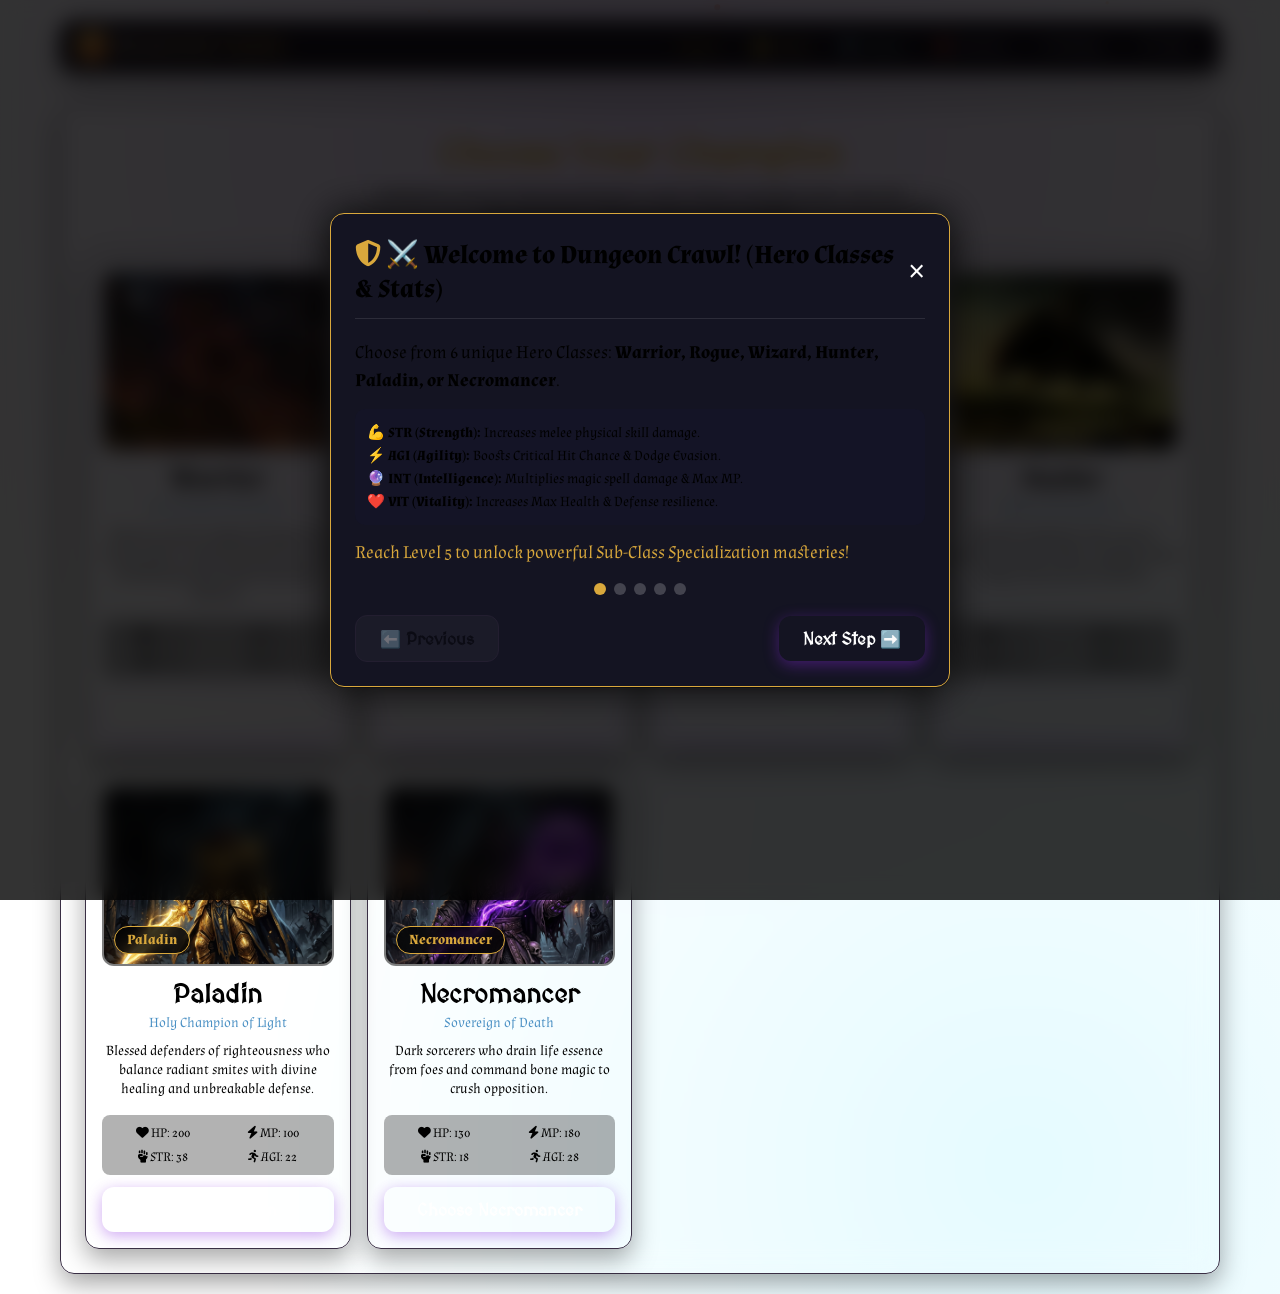
==== commit 23b3dbc8: "Complete Dark Fantasy UI Redesign with Cinzel fonts, rune frame panels, conduit stat bars, and ancho" ====
--- a/Game.html
+++ b/Game.html
@@ -7,6 +7,8 @@
   <title>Dungeon Crawl - Dark Fantasy RPG</title>
   
   <!-- FontAwesome Icons & Google Fonts -->
+  <link rel="preconnect" href="https://fonts.googleapis.com">
+  <link href="https://fonts.googleapis.com/css2?family=Cinzel:wght@500;700;900&family=Inter:wght@400;500;600;700&family=JetBrains+Mono:wght@500;700&display=swap" rel="stylesheet">
   <link rel="stylesheet" href="https://cdnjs.cloudflare.com/ajax/libs/font-awesome/6.4.0/css/all.min.css">
   <link rel="stylesheet" href="Game design.css">
 </head>
@@ -17,31 +19,19 @@
 
   <div class="game-container">
     <!-- Top Navigation Header -->
-    <header class="game-header glass-panel">
-      <div class="brand">
-        <i class="fas fa-dragon" style="font-size: 1.8rem; color: var(--gold);"></i>
-        <h1>Dungeon Crawl</h1>
+    <header class="game-header panel" style="padding:10px 16px; margin-bottom:14px; display:flex; justify-content:space-between; align-items:center; flex-wrap:wrap; gap:10px;">
+      <div class="brand" style="display:flex; align-items:center; gap:8px;">
+        <div class="crest" style="width:30px; height:30px; border-radius:8px; background:linear-gradient(160deg,var(--gold-bright),var(--ember)); display:flex; align-items:center; justify-content:center; font-size:16px;">⚔</div>
+        <h1 style="font-family:var(--font-display); font-weight:700; font-size:18px; color:var(--ink); margin:0;">Dungeon Crawl</h1>
       </div>
 
-      <div class="header-stats">
-        <div class="stat-chip stage-badge">
-          <i class="fas fa-dungeon"></i> Stage <span id="hdr-stage">1</span>
-        </div>
-        <div class="stat-chip gold-badge">
-          <i class="fas fa-coins"></i> <span id="hdr-gold">0</span> Gold
-        </div>
-        <div class="stat-chip coin-badge" onclick="GameManager.openInventoryModal('gear')" style="cursor:pointer;">
-          <i class="fas fa-hammer"></i> <span id="hdr-coins">0</span> Coins
-        </div>
-        <button class="btn btn-primary" onclick="GameManager.openInventoryModal()" style="padding: 6px 14px; font-size: 0.85rem; background: linear-gradient(135deg, #f5c518 0%, #ff8c00 100%); color: #000; font-weight: 800;">
-          <i class="fas fa-briefcase"></i> Inventory
-        </button>
-        <button class="btn btn-potion" onclick="GameManager.openSettingsModal()" style="padding: 6px 14px; font-size: 0.85rem;">
-          <i class="fas fa-cog"></i> Settings
-        </button>
-        <button class="btn btn-secondary" onclick="TutorialEngine.openTutorial(0)" style="padding: 6px 14px; font-size: 0.85rem; color:var(--gold);">
-          <i class="fas fa-question-circle"></i> How to Play
-        </button>
+      <div class="header-stats" style="display:flex; gap:8px; align-items:center; flex-wrap:wrap;">
+        <div class="pill stage-badge" style="color:var(--gold);">Stage <span id="hdr-stage">1</span></div>
+        <div class="pill gold-c">🪙 <span id="hdr-gold">0</span> Gold</div>
+        <div class="pill coin-c" onclick="GameManager.openInventoryModal('gear')" style="cursor:pointer;">💎 <span id="hdr-coins">0</span> Coins</div>
+        <button class="icon-btn" onclick="GameManager.openInventoryModal()" style="padding:6px 12px;">🎒 Inventory</button>
+        <button class="icon-btn" onclick="GameManager.openSettingsModal()" style="padding:6px 12px;">⚙ Settings</button>
+        <button class="icon-btn" onclick="TutorialEngine.openTutorial(0)" style="padding:6px 12px;">❔ Guide</button>
       </div>
     </header>
 
--- a/Game design.css
+++ b/Game design.css
@@ -2,22 +2,31 @@
 @import url('https://fonts.googleapis.com/css2?family=MedievalSharp&family=Almendra:ital,wght@0,400;0,700;1,400&family=Cinzel:wght@700;900&display=swap');
 
 :root {
-    --bg-dark: #0a0a10;
-    --bg-card: rgba(22, 22, 34, 0.75);
-    --gold: #f5c518;
-    --gold-glow: rgba(245, 197, 24, 0.4);
-    --primary: #8a2be2;
-    --primary-hover: #9b42f5;
-    --crimson: #ff2a5f;
-    --crimson-glow: rgba(255, 42, 95, 0.5);
-    --mana-blue: #00d2ff;
-    --mana-glow: rgba(0, 210, 255, 0.4);
-    --heal-green: #00ff9d;
-    --text-main: #f0f0f5;
-    --text-muted: #a0a0b8;
-    --glass-border: rgba(255, 255, 255, 0.12);
-    --radius: 16px;
-    --shadow: 0 10px 30px rgba(0, 0, 0, 0.6);
+    --bg-void:      #0b0912;
+    --bg-panel:     #17121e;
+    --bg-panel-2:   #1e1826;
+    --bg-inset:     #100c17;
+    --border-rune:  #3a2f45;
+    --gold:         #d9a83c;
+    --gold-bright:  #f0c563;
+    --gold-dim:     #7a6430;
+    --gold-glow:    rgba(217, 168, 60, 0.4);
+    --blood:        #c1394a;
+    --blood-dim:    #5e2028;
+    --arcane:       #4a90c4;
+    --arcane-dim:   #23425a;
+    --ember:        #dd6b2c;
+    --ink:          #ece3d2;
+    --ink-dim:      #a89bb0;
+    --ink-faint:    #6d6278;
+    --font-display: 'Cinzel', serif;
+    --font-body:    'Inter', sans-serif;
+    --font-mono:    'JetBrains Mono', monospace;
+    --mana-blue:    #4a90c4;
+    --crimson:      #c1394a;
+    --glass-border: #3a2f45;
+    --radius:       14px;
+    --shadow:       0 10px 26px rgba(0,0,0,.35);
 }
 
 * {
@@ -300,9 +309,20 @@
 
 .hero-class-grid, .hero-grid {
     display: grid;
-    grid-template-columns: repeat(3, 1fr);
+    grid-template-columns: repeat(auto-fit, minmax(220px, 1fr));
     gap: 16px;
     width: 100%;
+}
+
+@media (max-width: 640px) {
+    .hero-class-grid, .hero-grid {
+        grid-template-columns: 1fr;
+        gap: 14px;
+    }
+    
+    .hero-avatar, .hero-img-wrapper {
+        height: 160px;
+    }
 }
 
 .hero-card {
@@ -1351,6 +1371,557 @@
     pointer-events: auto;
 }
 
-
-
-
+/* Clash Royale Zero-Scroll Battle Arena System */
+.battle-arena {
+    display: flex;
+    flex-direction: column;
+    gap: 10px;
+    width: 100%;
+    max-height: calc(100vh - 80px);
+    overflow: hidden;
+    justify-content: space-between;
+}
+
+.clash-battle-stage {
+    display: flex;
+    align-items: center;
+    justify-content: space-between;
+    gap: 10px;
+    background: rgba(15, 12, 30, 0.7);
+    border: 1px solid var(--glass-border);
+    border-radius: 16px;
+    padding: 10px 14px;
+    box-shadow: inset 0 0 20px rgba(0, 0, 0, 0.6);
+}
+
+.clash-unit-card {
+    display: flex;
+    align-items: center;
+    gap: 12px;
+    flex: 1;
+    min-width: 0;
+}
+
+.clash-portrait-box {
+    position: relative;
+    width: 58px;
+    height: 58px;
+    border-radius: 12px;
+    overflow: hidden;
+    border: 2px solid var(--gold);
+    flex-shrink: 0;
+    box-shadow: 0 4px 12px rgba(0, 0, 0, 0.8);
+}
+
+.clash-portrait-box img {
+    width: 100%;
+    height: 100%;
+    object-fit: cover;
+}
+
+.clash-unit-details {
+    flex: 1;
+    min-width: 0;
+}
+
+.clash-unit-title {
+    font-family: 'MedievalSharp', cursive;
+    font-size: 1rem;
+    font-weight: 800;
+    color: var(--gold);
+    white-space: nowrap;
+    overflow: hidden;
+    text-overflow: ellipsis;
+    margin-bottom: 4px;
+}
+
+.clash-vs-badge {
+    width: 36px;
+    height: 36px;
+    border-radius: 50%;
+    background: linear-gradient(135deg, #1f1f2e 0%, #0a0a12 100%);
+    border: 2px solid var(--gold);
+    display: flex;
+    align-items: center;
+    justify-content: center;
+    font-family: 'MedievalSharp', cursive;
+    font-weight: 900;
+    font-size: 0.85rem;
+    color: var(--gold);
+    box-shadow: 0 0 14px var(--gold-glow);
+    flex-shrink: 0;
+}
+
+.clash-deck-header {
+    display: flex;
+    justify-content: space-between;
+    align-items: center;
+    margin-bottom: 8px;
+}
+
+.clash-mana-title {
+    font-family: 'MedievalSharp', cursive;
+    color: var(--gold);
+    font-size: 0.95rem;
+    font-weight: 700;
+}
+
+.clash-potions-row {
+    display: flex;
+    gap: 6px;
+}
+
+.clash-potions-row .btn {
+    padding: 5px 10px;
+    font-size: 0.78rem;
+}
+
+.clash-deck {
+    display: grid;
+    grid-template-columns: repeat(4, 1fr);
+    gap: 10px;
+}
+
+@media (max-width: 640px) {
+    .clash-deck {
+        grid-template-columns: repeat(2, 1fr);
+        gap: 8px;
+    }
+    
+    .clash-battle-stage {
+        padding: 8px;
+    }
+    
+    .clash-portrait-box {
+        width: 48px;
+        height: 48px;
+    }
+    
+    .clash-unit-title {
+        font-size: 0.85rem;
+    }
+    
+    .bar-label {
+        font-size: 0.78rem;
+    }
+}
+
+/* 4-Column Compact Grid Deck & Select-Confirm Interaction Model */
+.clash-deck-4col {
+    display: grid;
+    grid-template-columns: repeat(4, 1fr);
+    gap: 6px;
+    width: 100%;
+}
+
+.clash-skill-card {
+    width: 100%;
+    height: 78px;
+    border-radius: 12px;
+    background: radial-gradient(circle at center, rgba(40, 30, 70, 0.95) 0%, rgba(12, 10, 22, 0.98) 100%);
+    border: 1.5px solid var(--glass-border);
+    position: relative;
+    display: flex;
+    flex-direction: column;
+    align-items: center;
+    justify-content: space-between;
+    cursor: pointer;
+    transition: transform 0.2s ease, border-color 0.2s ease, box-shadow 0.2s ease;
+    overflow: hidden;
+    box-shadow: 0 4px 12px rgba(0, 0, 0, 0.7);
+    padding: 2px 0 0 0;
+}
+
+.clash-skill-card.selected {
+    border: 2px solid var(--gold);
+    box-shadow: 0 0 16px var(--gold-glow);
+    transform: translateY(-3px);
+    background: radial-gradient(circle at center, rgba(70, 50, 110, 0.95) 0%, rgba(18, 14, 32, 0.98) 100%);
+}
+
+.skill-art-container {
+    width: 100%;
+    height: 48px;
+    display: flex;
+    align-items: center;
+    justify-content: center;
+    font-size: 1.6rem;
+    color: var(--gold);
+    background: radial-gradient(circle, rgba(138, 43, 226, 0.35) 0%, transparent 70%);
+}
+
+.skill-card-footer {
+    width: 100%;
+    background: rgba(0, 0, 0, 0.9);
+    padding: 3px 2px;
+    text-align: center;
+}
+
+.skill-card-name {
+    font-weight: 800;
+    font-size: 0.7rem;
+    color: #fff;
+    white-space: nowrap;
+    overflow: hidden;
+    text-overflow: ellipsis;
+}
+
+.skill-mana-badge {
+    position: absolute;
+    top: 3px;
+    left: 3px;
+    background: linear-gradient(135deg, #00d2ff 0%, #0072ff 100%);
+    color: #fff;
+    font-weight: 900;
+    font-size: 0.65rem;
+    padding: 1px 5px;
+    border-radius: 8px;
+    box-shadow: 0 2px 6px rgba(0, 210, 255, 0.6);
+    border: 1px solid #fff;
+    z-index: 6;
+}
+
+.skill-mana-badge.free {
+    background: linear-gradient(135deg, #00ff9d 0%, #00b36b 100%);
+    color: #000;
+    box-shadow: 0 3px 8px rgba(0, 255, 157, 0.6);
+}
+
+.skill-star-btn {
+    position: absolute;
+    top: -6px;
+    right: -6px;
+    background: rgba(15, 12, 25, 0.95);
+    border: 1.5px solid var(--gold);
+    color: var(--gold);
+    font-size: 0.85rem;
+    width: 24px;
+    height: 24px;
+    border-radius: 50%;
+    display: flex;
+    align-items: center;
+    justify-content: center;
+    cursor: pointer;
+    z-index: 7;
+    transition: transform 0.2s ease, background 0.2s ease;
+    box-shadow: 0 2px 8px rgba(0,0,0,0.8);
+}
+
+.skill-star-btn:hover, .skill-star-btn.active {
+    transform: scale(1.25);
+    background: var(--gold);
+    color: #000;
+    box-shadow: 0 0 12px var(--gold-glow);
+}
+
+.skill-art-container {
+    width: 100%;
+    height: 94px;
+    display: flex;
+    align-items: center;
+    justify-content: center;
+    font-size: 2.5rem;
+    color: var(--gold);
+    background: radial-gradient(circle, rgba(138, 43, 226, 0.3) 0%, transparent 70%);
+    border-top-left-radius: 12px;
+    border-top-right-radius: 12px;
+}
+
+.skill-card-footer {
+    width: 100%;
+    background: linear-gradient(to top, rgba(0, 0, 0, 0.95) 0%, rgba(0, 0, 0, 0.6) 100%);
+    padding: 6px 4px;
+    text-align: center;
+    border-bottom-left-radius: 12px;
+    border-bottom-right-radius: 12px;
+}
+
+.skill-card-name {
+    font-weight: 900;
+    font-size: 0.78rem;
+    color: #fff;
+    text-shadow: 0 1px 3px #000;
+    white-space: nowrap;
+    overflow: hidden;
+    text-overflow: ellipsis;
+}
+
+.clash-skill-card.disabled {
+    filter: grayscale(0.85) brightness(0.5);
+    cursor: not-allowed;
+    border-color: #555;
+}
+
+.skill-lock-overlay {
+    position: absolute;
+    top: 0; left: 0; right: 0; bottom: 0;
+    background: rgba(10, 8, 20, 0.85);
+    border-radius: 14px;
+    display: flex;
+    flex-direction: column;
+    align-items: center;
+    justify-content: center;
+    color: var(--crimson);
+    font-weight: 900;
+    font-size: 0.8rem;
+    z-index: 8;
+}
+
+.skill-inspect-popover {
+    position: absolute;
+    bottom: 135px;
+    left: 50%;
+    transform: translateX(-50%);
+    width: 220px;
+    background: rgba(12, 10, 22, 0.98);
+    backdrop-filter: blur(14px);
+    -webkit-backdrop-filter: blur(14px);
+    border: 1.5px solid var(--gold);
+    box-shadow: 0 10px 30px rgba(0, 0, 0, 0.95), 0 0 20px var(--gold-glow);
+    border-radius: 12px;
+    padding: 10px 12px;
+    z-index: 999;
+    pointer-events: auto;
+    text-align: left;
+}
+
+/* =========================================================
+   DARK FANTASY REDESIGN COMPONENT STYLES
+   ========================================================= */
+
+.panel {
+    background: linear-gradient(180deg, var(--bg-panel-2), var(--bg-panel));
+    border: 1px solid var(--border-rune);
+    border-radius: 14px;
+    position: relative;
+    box-shadow: 0 1px 0 rgba(255,255,255,.03) inset, 0 10px 26px rgba(0,0,0,.35);
+}
+
+.panel::before {
+    content: "";
+    position: absolute; 
+    inset: 5px;
+    border: 1px solid rgba(217,168,60,.14);
+    border-radius: 10px;
+    pointer-events: none;
+}
+
+.eyebrow {
+    font-family: var(--font-display);
+    font-size: 11px;
+    letter-spacing: .14em;
+    text-transform: uppercase;
+    color: var(--gold);
+    display: flex;
+    align-items: center;
+    gap: 8px;
+}
+.eyebrow::before {
+    content: "";
+    width: 6px; 
+    height: 6px;
+    background: var(--gold);
+    transform: rotate(45deg);
+    display: inline-block;
+}
+
+.stat-row { 
+    display: flex; 
+    flex-direction: column; 
+    gap: 4px; 
+}
+.stat-label {
+    display: flex; 
+    justify-content: space-between; 
+    align-items: baseline;
+    font-size: 11px; 
+    font-weight: 600; 
+    letter-spacing: .05em; 
+    text-transform: uppercase;
+    color: var(--ink-dim);
+}
+.stat-label .val {
+    font-family: var(--font-mono); 
+    font-size: 12.5px; 
+    color: var(--ink); 
+    letter-spacing: 0;
+}
+
+.bar {
+    height: 10px; 
+    border-radius: 6px; 
+    background: var(--bg-inset);
+    border: 1px solid rgba(0,0,0,.5);
+    overflow: hidden;
+    position: relative;
+}
+.bar > i {
+    display: block; 
+    height: 100%; 
+    border-radius: 6px;
+    position: relative;
+    background-size: 200% 100%;
+    transition: width 0.3s ease;
+}
+.bar > i::after {
+    content: ""; 
+    position: absolute; 
+    inset: 0;
+    background: linear-gradient(90deg, transparent, rgba(255,255,255,.25), transparent);
+    width: 40%;
+    animation: sheen 3.2s ease-in-out infinite;
+}
+@media (prefers-reduced-motion: reduce){ .bar > i::after{ animation:none; } }
+@keyframes sheen{ 0%{ transform:translateX(-120%);} 100%{ transform:translateX(340%);} }
+.bar.hp > i{ background: linear-gradient(90deg, var(--blood-dim), var(--blood)); }
+.bar.mp > i{ background: linear-gradient(90deg, var(--arcane-dim), var(--arcane)); }
+
+.medallion {
+    position: relative;
+    border-radius: 50%;
+    display: flex; 
+    align-items: center; 
+    justify-content: center;
+    background: radial-gradient(circle at 35% 30%, #2c2338, #14101b);
+    border: 2px solid var(--gold-dim);
+    box-shadow: 0 0 0 3px var(--bg-void), 0 0 18px rgba(217,168,60,.15);
+    font-family: var(--font-display);
+    color: var(--gold-bright);
+    flex-shrink: 0;
+    overflow: hidden;
+}
+.medallion img {
+    width: 100%;
+    height: 100%;
+    object-fit: cover;
+    border-radius: 50%;
+}
+.medallion.enemy { 
+    border-color: #5c4a63; 
+    box-shadow: 0 0 0 3px var(--bg-void), 0 0 18px rgba(120,60,140,.18); 
+    color: #c9a8d6; 
+}
+
+.pill {
+    display: flex; 
+    align-items: center; 
+    gap: 4px;
+    background: var(--bg-inset); 
+    border: 1px solid var(--border-rune);
+    border-radius: 999px; 
+    padding: 4px 10px;
+    font-family: var(--font-mono); 
+    font-size: 11.5px; 
+    font-weight: 700;
+}
+.pill.gold-c { color: var(--gold-bright); }
+.pill.coin-c { color: #9fd6d0; }
+
+.icon-btn {
+    display: flex; 
+    align-items: center; 
+    justify-content: center; 
+    gap: 6px;
+    background: var(--bg-inset); 
+    border: 1px solid var(--border-rune);
+    border-radius: 9px; 
+    color: var(--ink-dim); 
+    font-size: 12px; 
+    font-weight: 600;
+    cursor: pointer; 
+    transition: .15s;
+}
+.icon-btn:hover { 
+    color: var(--gold-bright); 
+    border-color: var(--gold-dim); 
+}
+
+button.cta {
+    font-family: var(--font-display);
+    font-weight: 700;
+    font-size: 14px;
+    letter-spacing: .04em;
+    text-transform: uppercase;
+    color: #241a06;
+    background: linear-gradient(180deg, var(--gold-bright), var(--gold));
+    border: none;
+    border-radius: 9px;
+    padding: 13px;
+    cursor: pointer;
+    box-shadow: 0 2px 0 var(--gold-dim), 0 6px 16px rgba(217,168,60,.25);
+    width: 100%;
+    transition: transform 0.1s ease, box-shadow 0.1s ease;
+}
+button.cta:active { 
+    transform: translateY(1px); 
+    box-shadow: 0 1px 0 var(--gold-dim); 
+}
+button.cta:disabled {
+    background: #3a3040;
+    color: var(--ink-faint);
+    cursor: not-allowed;
+    box-shadow: none;
+}
+
+/* Mobile & Desktop View Layouts */
+.dock {
+    background: linear-gradient(180deg, #1c1626, #120e19 40%);
+    border-top: 1px solid var(--border-rune);
+    border-radius: 20px 20px 0 0;
+    padding: 12px 14px 16px;
+    box-shadow: 0 -12px 24px rgba(0,0,0,.35);
+}
+
+.dock-head { 
+    display: flex; 
+    justify-content: space-between; 
+    align-items: center; 
+    margin-bottom: 9px; 
+}
+.dock-head .mana { 
+    display: flex; 
+    align-items: center; 
+    gap: 6px; 
+}
+.dock-head .mana-val { 
+    font-family: var(--font-mono); 
+    font-size: 12px; 
+    color: var(--arcane); 
+    font-weight: 700; 
+}
+.dock-head .badges { 
+    display: flex; 
+    gap: 6px; 
+}
+.badge-sm {
+    padding: 2px 8px;
+    border-radius: 7px;
+    display: flex; 
+    align-items: center; 
+    justify-content: center;
+    font-size: 11px; 
+    font-weight: 700; 
+    font-family: var(--font-mono);
+    background: var(--bg-inset); 
+    border: 1px solid var(--border-rune); 
+    color: var(--ink-dim);
+    cursor: pointer;
+}
+.badge-sm:hover {
+    border-color: var(--gold);
+    color: var(--gold-bright);
+}
+
+/* Desktop 3-Column Arena Layout */
+@media (min-width: 840px) {
+    .d-body { 
+        display: grid; 
+        grid-template-columns: 260px 1fr 300px; 
+        gap: 18px; 
+        align-items: start; 
+    }
+}
+
+
+
+
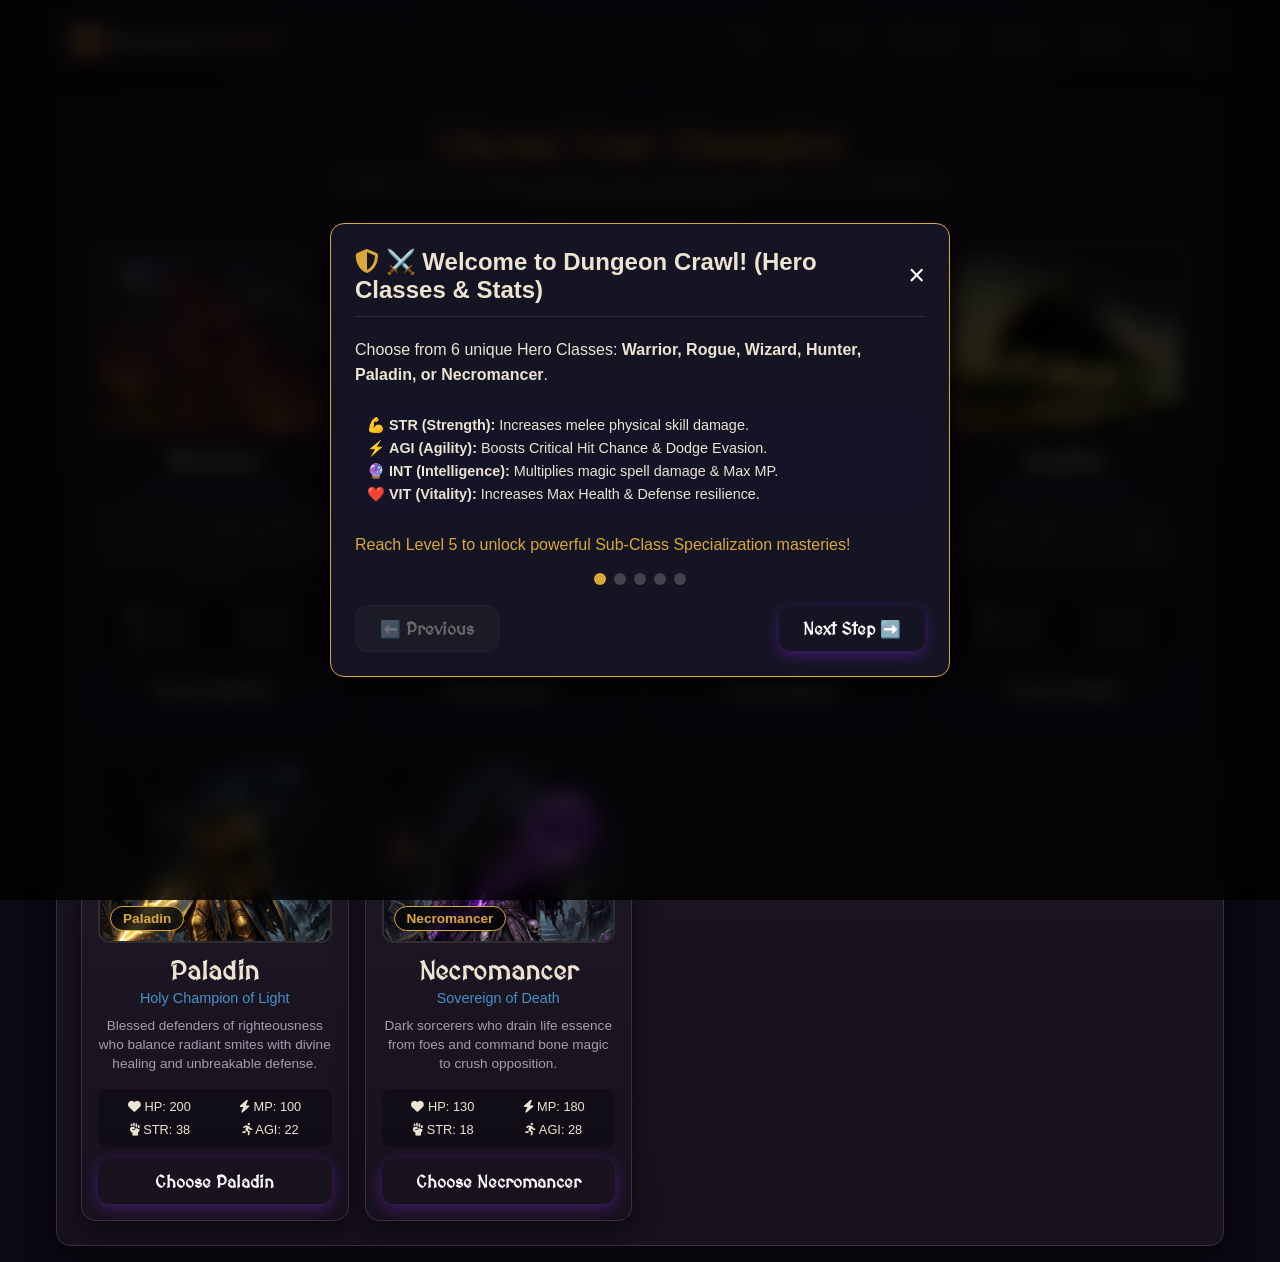
==== commit e7ac7cc8: "Replace all emojis across battle deck, header, and hero selection with pure RPG item artwork images" ====
--- a/Game.html
+++ b/Game.html
@@ -21,17 +21,19 @@
     <!-- Top Navigation Header -->
     <header class="game-header panel" style="padding:10px 16px; margin-bottom:14px; display:flex; justify-content:space-between; align-items:center; flex-wrap:wrap; gap:10px;">
       <div class="brand" style="display:flex; align-items:center; gap:8px;">
-        <div class="crest" style="width:30px; height:30px; border-radius:8px; background:linear-gradient(160deg,var(--gold-bright),var(--ember)); display:flex; align-items:center; justify-content:center; font-size:16px;">⚔</div>
+        <div class="crest" style="width:30px; height:30px; border-radius:8px; background:linear-gradient(160deg,var(--gold-bright),var(--ember)); display:flex; align-items:center; justify-content:center; font-size:16px;">
+          <i class="fas fa-dragon" style="color:#000; font-size:14px;"></i>
+        </div>
         <h1 style="font-family:var(--font-display); font-weight:700; font-size:18px; color:var(--ink); margin:0;">Dungeon Crawl</h1>
       </div>
 
       <div class="header-stats" style="display:flex; gap:8px; align-items:center; flex-wrap:wrap;">
         <div class="pill stage-badge" style="color:var(--gold);">Stage <span id="hdr-stage">1</span></div>
-        <div class="pill gold-c">🪙 <span id="hdr-gold">0</span> Gold</div>
-        <div class="pill coin-c" onclick="GameManager.openInventoryModal('gear')" style="cursor:pointer;">💎 <span id="hdr-coins">0</span> Coins</div>
-        <button class="icon-btn" onclick="GameManager.openInventoryModal()" style="padding:6px 12px;">🎒 Inventory</button>
-        <button class="icon-btn" onclick="GameManager.openSettingsModal()" style="padding:6px 12px;">⚙ Settings</button>
-        <button class="icon-btn" onclick="TutorialEngine.openTutorial(0)" style="padding:6px 12px;">❔ Guide</button>
+        <div class="pill gold-c"><img src="characters imgs/items/ruby_gem.jpg" style="width:14px; height:14px; border-radius:50%; object-fit:cover;"> <span id="hdr-gold">0</span> Gold</div>
+        <div class="pill coin-c" onclick="GameManager.openInventoryModal('gear')" style="cursor:pointer;"><img src="characters imgs/items/diamond_gem.jpg" style="width:14px; height:14px; border-radius:50%; object-fit:cover;"> <span id="hdr-coins">0</span> Coins</div>
+        <button class="icon-btn" onclick="GameManager.openInventoryModal()" style="padding:6px 12px;">Inventory</button>
+        <button class="icon-btn" onclick="GameManager.openSettingsModal()" style="padding:6px 12px;">Settings</button>
+        <button class="icon-btn" onclick="TutorialEngine.openTutorial(0)" style="padding:6px 12px;">Guide</button>
       </div>
     </header>
 
--- a/Game design.css
+++ b/Game design.css
@@ -2,6 +2,8 @@
 @import url('https://fonts.googleapis.com/css2?family=MedievalSharp&family=Almendra:ital,wght@0,400;0,700;1,400&family=Cinzel:wght@700;900&display=swap');
 
 :root {
+    --bg-dark:      #0b0912;
+    --bg-card:      #17121e;
     --bg-void:      #0b0912;
     --bg-panel:     #17121e;
     --bg-panel-2:   #1e1826;
@@ -19,6 +21,8 @@
     --ink:          #ece3d2;
     --ink-dim:      #a89bb0;
     --ink-faint:    #6d6278;
+    --text-main:    #ece3d2;
+    --text-muted:   #a89bb0;
     --font-display: 'Cinzel', serif;
     --font-body:    'Inter', sans-serif;
     --font-mono:    'JetBrains Mono', monospace;
@@ -37,13 +41,10 @@
 }
 
 body {
-    background-color: var(--bg-dark);
-    background-image: 
-        radial-gradient(circle at 50% 10%, rgba(138, 43, 226, 0.18) 0%, transparent 60%),
-        radial-gradient(circle at 80% 90%, rgba(0, 210, 255, 0.1) 0%, transparent 50%);
-    color: var(--text-main);
-    font-family: 'Almendra', serif;
-    font-size: 1.1rem;
+    background-color: #0b0912;
+    background: radial-gradient(ellipse 120% 80% at 50% -10%, #241a30 0%, #0b0912 60%);
+    color: var(--ink);
+    font-family: var(--font-body);
     min-height: 100vh;
     overflow-x: hidden;
 }
@@ -57,23 +58,21 @@
 }
 
 .game-container {
-    position: relative;
-    z-index: 1;
     max-width: 1200px;
     margin: 0 auto;
-    padding: 20px;
+    padding: 16px;
     display: flex;
     flex-direction: column;
-    gap: 20px;
+    gap: 16px;
 }
 
 .glass-panel {
-    background: var(--bg-card);
+    background: linear-gradient(180deg, var(--bg-panel-2), var(--bg-panel));
     backdrop-filter: blur(14px);
     -webkit-backdrop-filter: blur(14px);
-    border: 1px solid var(--glass-border);
-    border-radius: var(--radius);
-    box-shadow: var(--shadow);
+    border: 1px solid var(--border-rune);
+    border-radius: 14px;
+    box-shadow: 0 10px 26px rgba(0,0,0,.5);
     padding: 24px;
 }
 
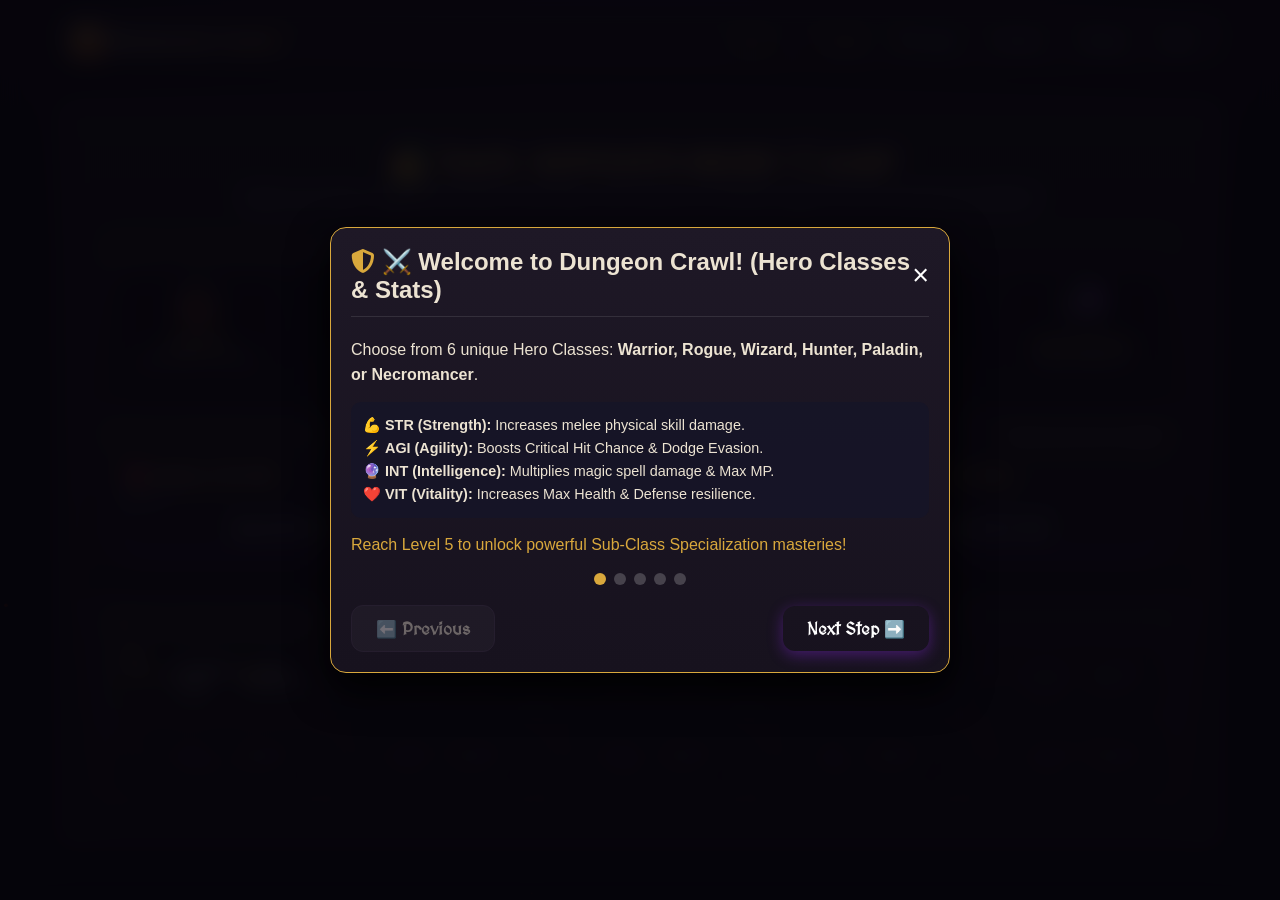
==== commit faed16a4: "Complete Full Procedural Roguelite Overhaul (10 Stages, 12 Levels/Stage, Seeded Generator, Camp Hub," ====
--- a/Game.html
+++ b/Game.html
@@ -166,6 +166,7 @@
   <script src="Scripts/CloudDatabase.js"></script>
   <script src="Scripts/player.js"></script>
   <script src="Scripts/enemy.js"></script>
+  <script src="Scripts/ProceduralEngine.js"></script>
   <script src="Scripts/GameManager.js"></script>
 </body>
 
--- a/Game design.css
+++ b/Game design.css
@@ -688,21 +688,38 @@
 .modal-overlay {
     position: fixed;
     top: 0; left: 0; right: 0; bottom: 0;
-    background: rgba(0, 0, 0, 0.8);
-    backdrop-filter: blur(10px);
-    z-index: 1000;
+    background: rgba(5, 4, 10, 0.88);
+    backdrop-filter: blur(12px);
+    -webkit-backdrop-filter: blur(12px);
+    z-index: 10000;
     display: flex;
     align-items: center;
     justify-content: center;
-    padding: 20px;
+    padding: 16px;
+    overflow-y: auto;
 }
 
 .modal-card {
     width: 100%;
-    max-width: 550px;
-    background: #141422;
-    border: 1px solid var(--gold);
-    box-shadow: 0 0 40px rgba(0, 0, 0, 0.9);
+    max-width: 720px;
+    max-height: 88vh;
+    overflow-y: auto;
+    overflow-x: hidden;
+    background: linear-gradient(180deg, var(--bg-panel-2), var(--bg-panel));
+    border: 1.5px solid var(--gold);
+    border-radius: 16px;
+    box-shadow: 0 15px 40px rgba(0, 0, 0, 0.95);
+    padding: 20px;
+    position: relative;
+    margin: auto;
+}
+
+.modal-card::-webkit-scrollbar {
+    width: 6px;
+}
+.modal-card::-webkit-scrollbar-thumb {
+    background: var(--gold);
+    border-radius: 4px;
 }
 
 .modal-header {
@@ -1911,6 +1928,35 @@
     color: var(--gold-bright);
 }
 
+/* Procedural Roguelite Timeline & Camp Styles */
+.active-current-slot {
+    box-shadow: 0 0 16px rgba(217,168,60,0.5);
+    background: radial-gradient(circle at 50% 50%, rgba(217,168,60,0.2) 0%, var(--bg-inset) 100%) !important;
+    animation: activeGlowPulse 2s ease-in-out infinite alternate;
+}
+
+@keyframes activeGlowPulse {
+    from { box-shadow: 0 0 10px rgba(217,168,60,0.3); }
+    to { box-shadow: 0 0 22px rgba(217,168,60,0.7); }
+}
+
+.cleared-slot {
+    background: rgba(0, 255, 170, 0.05) !important;
+}
+
+.locked-slot {
+    background: rgba(10, 8, 18, 0.6) !important;
+}
+
+.stage-unlocked-btn:hover {
+    border-color: var(--gold-bright) !important;
+    box-shadow: 0 0 12px rgba(217,168,60,0.3);
+}
+
+.selected-class {
+    box-shadow: 0 0 14px rgba(217,168,60,0.4);
+}
+
 /* Desktop 3-Column Arena Layout */
 @media (min-width: 840px) {
     .d-body { 
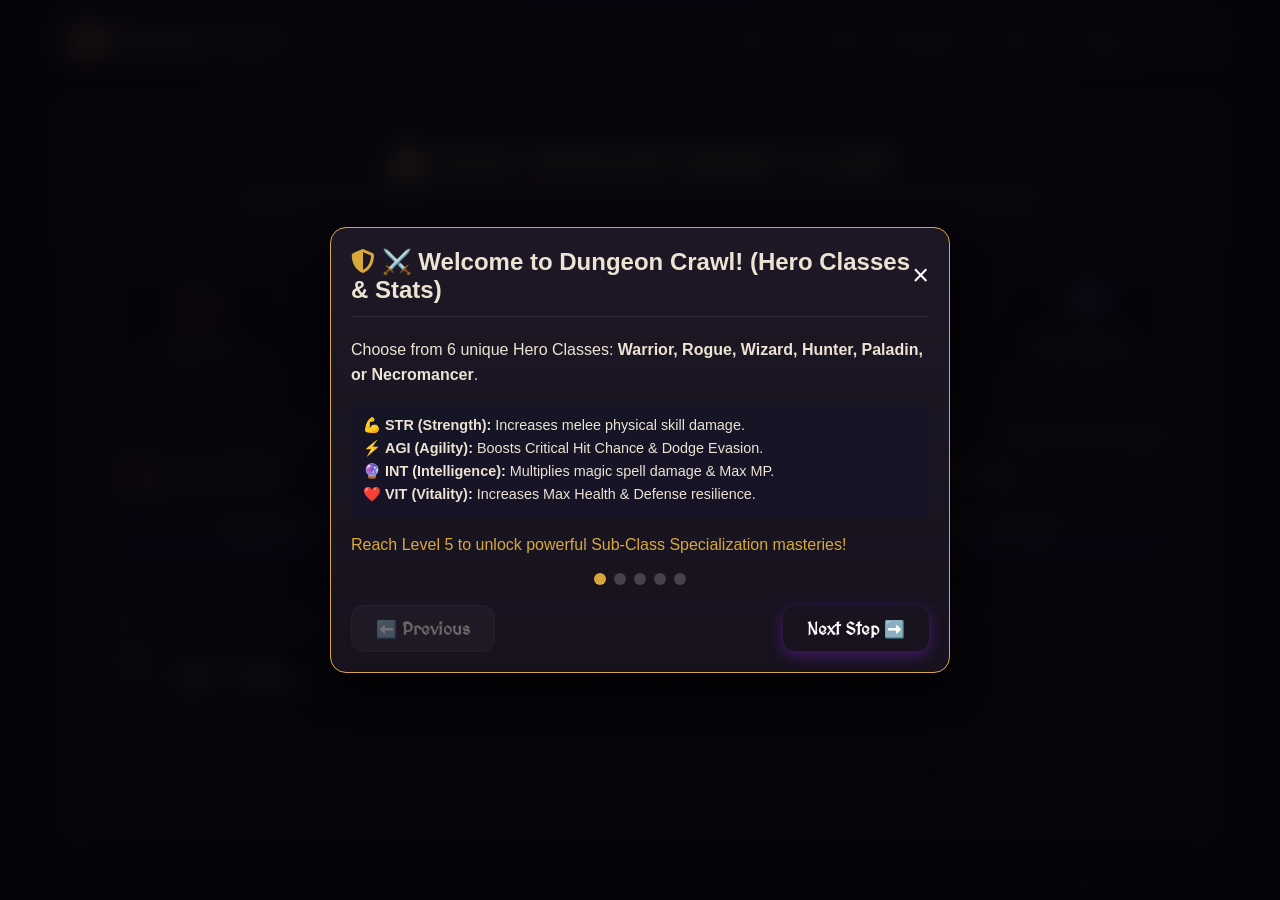
==== commit 67a42b03: "Fix duplicate HTML hero selection screen and add 600ms turn pacing delay before enemy retaliation" ====
--- a/Game.html
+++ b/Game.html
@@ -38,121 +38,7 @@
     </header>
 
     <!-- Dynamic Main View (Character Selection / Battle Arena) -->
-    <main id="main-view" class="glass-panel" style="min-height: 580px;">
-      <div class="hero-select-header">
-        <h2>Choose Your Champion</h2>
-        <p>Embark on an epic fantasy dungeon crawl. Defeat deadly beasts, harvest legendary loot, and ascend to immortality!</p>
-      </div>
-      <div class="hero-grid">
-        <!-- Warrior Card -->
-        <div class="hero-card glass-panel" onclick="GameManager.setGameStart('Warrior')" onmouseenter="SoundEngine.playHover()">
-          <div class="hero-img-wrapper">
-            <img src="characters imgs/player/Warrior.jpg" alt="Warrior" class="hero-portrait">
-            <div class="hero-badge">Warrior</div>
-          </div>
-          <h3>Warrior</h3>
-          <p class="hero-title">The Vanguard Berserker</p>
-          <p class="hero-desc">Warriors possess mighty strength and heavy armor, tearing through foes with devastating melee strikes and shield defenses.</p>
-          <div class="hero-stats-mini">
-            <span><i class="fas fa-heart"></i> HP: 220</span>
-            <span><i class="fas fa-bolt"></i> MP: 40</span>
-            <span><i class="fas fa-fist-raised"></i> STR: 45</span>
-            <span><i class="fas fa-running"></i> AGI: 20</span>
-          </div>
-          <button class="btn btn-primary" style="margin-top:12px; width:100%;">Choose Warrior</button>
-        </div>
-
-        <!-- Rogue Card -->
-        <div class="hero-card glass-panel" onclick="GameManager.setGameStart('Rogue')" onmouseenter="SoundEngine.playHover()">
-          <div class="hero-img-wrapper">
-            <img src="characters imgs/player/Rouge.jpg" alt="Rogue" class="hero-portrait">
-            <div class="hero-badge">Rogue</div>
-          </div>
-          <h3>Rogue</h3>
-          <p class="hero-title">Shadow Assassin</p>
-          <p class="hero-desc">Masters of speed and lethal precision. Rogues strike swiftly with high critical hit rates and deadly poisons.</p>
-          <div class="hero-stats-mini">
-            <span><i class="fas fa-heart"></i> HP: 140</span>
-            <span><i class="fas fa-bolt"></i> MP: 60</span>
-            <span><i class="fas fa-fist-raised"></i> STR: 35</span>
-            <span><i class="fas fa-running"></i> AGI: 55</span>
-          </div>
-          <button class="btn btn-primary" style="margin-top:12px; width:100%;">Choose Rogue</button>
-        </div>
-
-        <!-- Wizard Card -->
-        <div class="hero-card glass-panel" onclick="GameManager.setGameStart('Wizard')" onmouseenter="SoundEngine.playHover()">
-          <div class="hero-img-wrapper">
-            <img src="characters imgs/player/Wizard.jpg" alt="Wizard" class="hero-portrait">
-            <div class="hero-badge">Wizard</div>
-          </div>
-          <h3>Wizard</h3>
-          <p class="hero-title">Master Arcane Weaver</p>
-          <p class="hero-desc">Wizards command elemental destructive magic from afar, burning and freezing enemies with high burst damage.</p>
-          <div class="hero-stats-mini">
-            <span><i class="fas fa-heart"></i> HP: 120</span>
-            <span><i class="fas fa-bolt"></i> MP: 220</span>
-            <span><i class="fas fa-fist-raised"></i> STR: 15</span>
-            <span><i class="fas fa-running"></i> AGI: 25</span>
-          </div>
-          <button class="btn btn-primary" style="margin-top:12px; width:100%;">Choose Wizard</button>
-        </div>
-
-        <!-- Hunter Card -->
-        <div class="hero-card glass-panel" onclick="GameManager.setGameStart('Hunter')" onmouseenter="SoundEngine.playHover()">
-          <div class="hero-img-wrapper">
-            <img src="characters imgs/player/hunter.jpg" alt="Hunter" class="hero-portrait">
-            <div class="hero-badge">Hunter</div>
-          </div>
-          <h3>Hunter</h3>
-          <p class="hero-title">Master Sharpshooter</p>
-          <p class="hero-desc">Versatile marksmen who excel in precision ranged combat, multiple arrow volleys, and survival instincts.</p>
-          <div class="hero-stats-mini">
-            <span><i class="fas fa-heart"></i> HP: 160</span>
-            <span><i class="fas fa-bolt"></i> MP: 80</span>
-            <span><i class="fas fa-fist-raised"></i> STR: 38</span>
-            <span><i class="fas fa-running"></i> AGI: 45</span>
-          </div>
-          <button class="btn btn-primary" style="margin-top:12px; width:100%;">Choose Hunter</button>
-        </div>
-
-        <!-- Paladin Card -->
-        <div class="hero-card glass-panel" onclick="GameManager.setGameStart('Paladin')" onmouseenter="SoundEngine.playHover()">
-          <div class="hero-img-wrapper">
-            <img src="characters imgs/player/Paladin.jpg" alt="Paladin" class="hero-portrait">
-            <div class="hero-badge">Paladin</div>
-          </div>
-          <h3>Paladin</h3>
-          <p class="hero-title">Holy Champion of Light</p>
-          <p class="hero-desc">Blessed defenders of righteousness who balance radiant smites with divine healing and unbreakable defense.</p>
-          <div class="hero-stats-mini">
-            <span><i class="fas fa-heart"></i> HP: 200</span>
-            <span><i class="fas fa-bolt"></i> MP: 100</span>
-            <span><i class="fas fa-fist-raised"></i> STR: 38</span>
-            <span><i class="fas fa-running"></i> AGI: 22</span>
-          </div>
-          <button class="btn btn-primary" style="margin-top:12px; width:100%;">Choose Paladin</button>
-        </div>
-
-        <!-- Necromancer Card -->
-        <div class="hero-card glass-panel" onclick="GameManager.setGameStart('Necromancer')" onmouseenter="SoundEngine.playHover()">
-          <div class="hero-img-wrapper">
-            <img src="characters imgs/player/Necromancer.jpg" alt="Necromancer" class="hero-portrait">
-            <div class="hero-badge">Necromancer</div>
-          </div>
-          <h3>Necromancer</h3>
-          <p class="hero-title">Sovereign of Death</p>
-          <p class="hero-desc">Dark sorcerers who drain life essence from foes and command bone magic to crush opposition.</p>
-          <div class="hero-stats-mini">
-            <span><i class="fas fa-heart"></i> HP: 130</span>
-            <span><i class="fas fa-bolt"></i> MP: 180</span>
-            <span><i class="fas fa-fist-raised"></i> STR: 18</span>
-            <span><i class="fas fa-running"></i> AGI: 28</span>
-          </div>
-          <button class="btn btn-primary" style="margin-top:12px; width:100%;">Choose Necromancer</button>
-        </div>
-      </div>
-    </main>
+    <main id="main-view" class="glass-panel" style="min-height: 580px;"></main>
   </div>
 
   <!-- Dynamic Modals Container (Shop, Inventory, Stat Point Allocation, Victory/Defeat) -->
--- a/Game design.css
+++ b/Game design.css
@@ -1957,6 +1957,42 @@
     box-shadow: 0 0 14px rgba(217,168,60,0.4);
 }
 
+/* Visceral Combat Attack & Hit Animations */
+.anim-lunge-player {
+    animation: playerLunge 0.3s cubic-bezier(0.175, 0.885, 0.32, 1.275);
+}
+
+@keyframes playerLunge {
+    0% { transform: translateX(0) scale(1); }
+    40% { transform: translateX(45px) scale(1.15) rotate(5deg); }
+    100% { transform: translateX(0) scale(1) rotate(0deg); }
+}
+
+.anim-lunge-enemy {
+    animation: enemyLunge 0.3s cubic-bezier(0.175, 0.885, 0.32, 1.275);
+}
+
+@keyframes enemyLunge {
+    0% { transform: translateX(0) scale(1); }
+    40% { transform: translateX(-45px) scale(1.15) rotate(-5deg); }
+    100% { transform: translateX(0) scale(1) rotate(0deg); }
+}
+
+.anim-hit-shake {
+    animation: hitShake 0.35s ease-in-out;
+    filter: brightness(2.2) drop-shadow(0 0 14px #ff2a5f) !important;
+}
+
+@keyframes hitShake {
+    0% { transform: translate(0, 0); }
+    15% { transform: translate(-10px, 6px); }
+    30% { transform: translate(10px, -6px); }
+    45% { transform: translate(-8px, -4px); }
+    60% { transform: translate(8px, 4px); }
+    75% { transform: translate(-4px, 2px); }
+    100% { transform: translate(0, 0); }
+}
+
 /* Desktop 3-Column Arena Layout */
 @media (min-width: 840px) {
     .d-body { 
